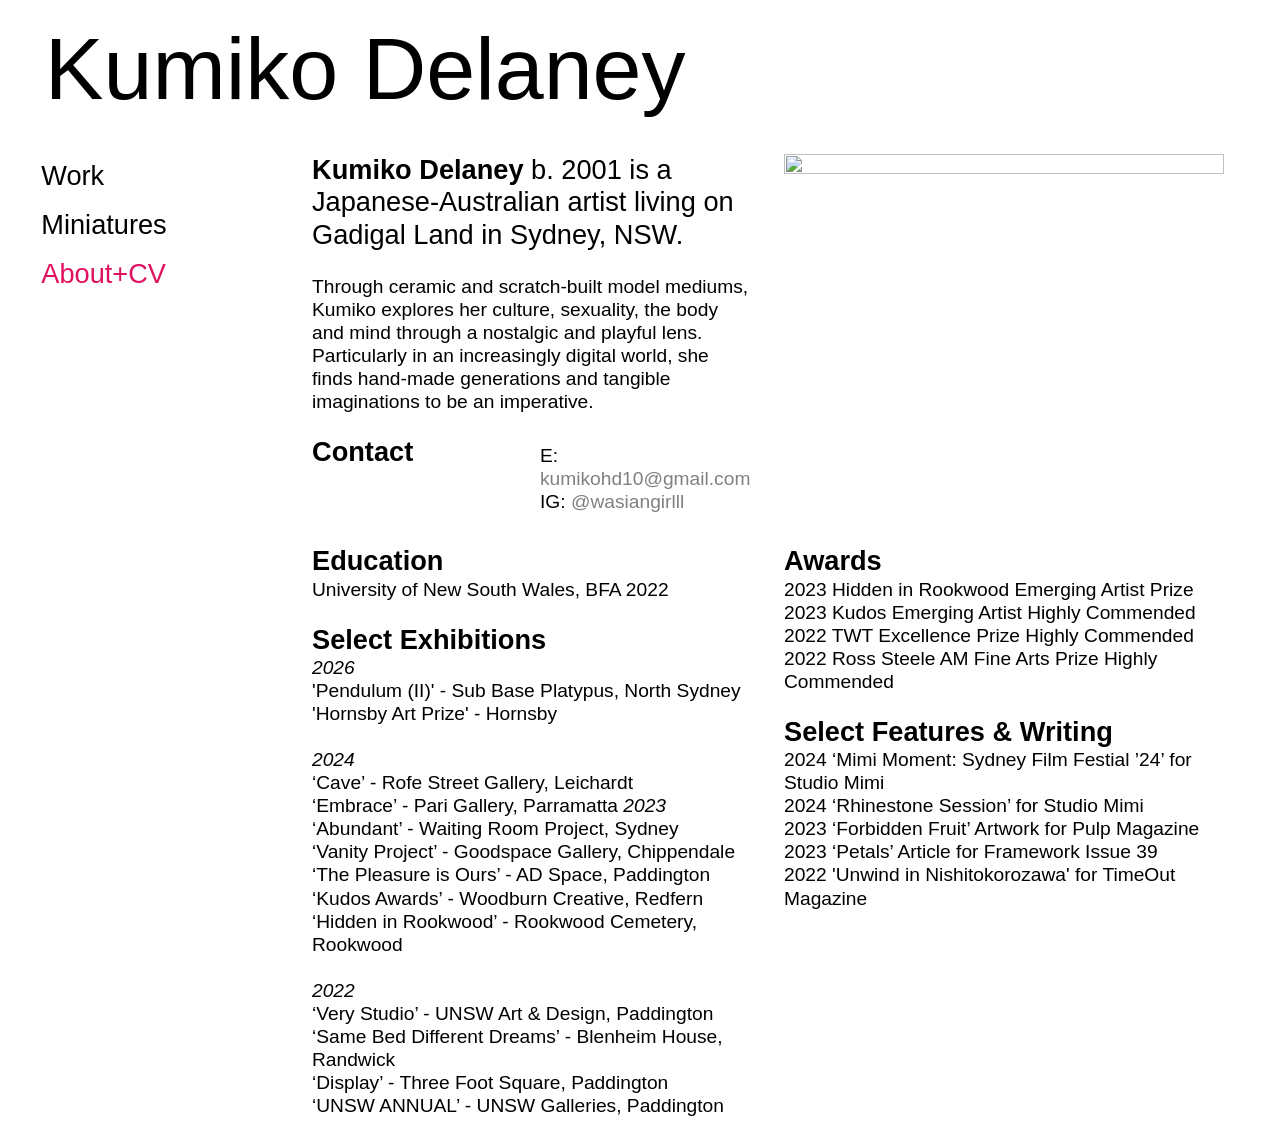
==== pages/about/index.html @ 07e8ea5e "added ribbons to sidebar" ====
<!DOCTYPE html>
<html lang="en">
<head>
    <meta charset="utf-8">
    <meta name="viewport" content="width=device-width,initial-scale=1.0">
    <title>Kumiko Delaney</title>
    <!-- SEO -->
     <meta name="author" content="Kumiko Delaney">
     <meta name="description" content="Kumiko Delaney is a Japanese-Australian artist based in Sydney.">
     <meta name="keywords" content="artist, ceramicist, sydney">
    <!-- REFS -->
    <link rel="stylesheet" href="../../assets/css/styles.css">
    <link rel="stylesheet" href="https://use.typekit.net/sck7pud.css">
</head>
<body class="grid-layout">
<nav>
    <a href="../home/index.html">Kumiko Delaney</a>
</nav>
<sidebar>
    <ul class="sidebar-list">
        <li class="sidebar-link">
        <a href="../work/index.html"><span class="ribbon ribbon--left" aria-hidden="true">
                <svg viewBox="0 0 45.75 61.29" fill="currentColor"><path d="M7.73,41.72c-.03.31-.02.58-.11.82-.24.65-.53,1.29-.78,1.94-.17.44-.3.9-.46,1.35-.17.45-.31.92-.54,1.33-.23.4-.33.89-.72,1.2-.06.04-.11.12-.12.19,0,.08.03.16.05.24.06-.02.14-.02.18-.06.83-.85,1.66-1.7,2.47-2.57.44-.47.92-.91,1.29-1.47.3-.45.75-.81,1.09-1.24.4-.5.71-1.07,1.15-1.53.71-.76,1.29-1.61,1.83-2.47,1.01-1.61,2.15-3.15,2.9-4.92.29-.68.68-1.32,1.02-1.97.03-.07.07-.13.1-.2.2-.51.4-1.03.61-1.54.18-.43.42-.83.59-1.26.34-.89.61-1.8.96-2.69.36-.92.77-1.82,1.14-2.73.44-1.09.81-2.21,1.32-3.27.77-1.6,1.89-2.93,3.43-3.87.07-.04.14-.09.21-.13-.08-.03-.16-.08-.25-.09-.3-.03-.48-.17-.56-.48-.07-.29.02-.55.23-.64.3-.11.27-.3.17-.46-.42-.62-.6-1.32-.81-2.02-.41-1.37-.9-2.71-1.28-4.09-.29-1.04-.59-2.08-1.08-3.04-.67-1.33-1.52-2.5-3.05-2.92-.35-.1-.77-.32-1.1,0-1.21,1.19-1.76,2.64-1.46,4.33.32,1.84,1.45,3.25,2.84,4.33,1.19.93,2.49,1.82,4.03,2.19.35.09.67.27,1,.43.09.05.15.16.22.25-.1.05-.2.14-.32.16-.37.08-.63-.25-.94-.31-1-.19-1.81-.79-2.72-1.2-.8-.36-1.43-.99-2.08-1.6-.95-.89-1.72-1.86-2.22-3.08-.69-1.67-.39-3.19.43-4.69.09-.17.25-.3.36-.45.06-.08.09-.18.14-.27-.12,0-.27-.06-.35,0-.29.2-.59.4-.82.65-.34.38-.57.89-.96,1.2-.52.41-.66,1.03-.87,1.55-.37.9-.54,1.88-.44,2.91.15,1.44.84,2.57,1.91,3.43.66.53,1.42.98,2.26,1.28,1.25.44,2.51.81,3.83.95.91.09,1.81.23,2.72.34.06,0,.12.01.18.02-.06.07-.11.19-.17.19-.36.03-.72.06-1.07.04-.93-.07-1.88-.13-2.8-.28-1.42-.23-2.82-.57-4.04-1.4-.73-.05-1.01-.81-1.64-1.01-1.23-1.35-1.9-2.92-1.66-4.76.09-.72.34-1.42.58-2.11.16-.46.36-.92.64-1.31.34-.49.74-.95,1.19-1.35.46-.41.95-.79,1.6-.91.53-.1,1.04-.32,1.55-.48.1-.03.19-.05.29-.07,1.61-.22,2.87.47,3.92,1.59,1.52,1.63,2.46,3.6,3.12,5.71.33,1.05.58,2.12.88,3.18.04.15.12.34.24.42.37.26.75.62,1.16.7.71.13,1,.59,1.22,1.16.1.25.21.38.49.31.58-.16.92.15,1.06.65.11.36.35.31.5.17.37-.34.84-.38,1.28-.5,1.16-.31,2.33-.49,3.55-.43,1.17.06,2.25.3,3.28.85.92.49,1.67,1.16,2.29,1.99.28.38.65.69.9,1.08.71,1.08.87,2.32.92,3.59.04,1.12-.16,2.15-.83,3.07-.23.31-.49.6-.73.9-1.23,1.5-2.82,2.14-4.75,2.01-.64-.04-1.3-.11-1.85-.37-.73-.34-1.45-.74-2.04-1.34-.98-.99-1.67-2.17-2.22-3.42-.37-.84-.69-1.71-.76-2.65-.03-.43-.05-.86-.09-1.29,0-.07-.12-.12-.18-.18-.02.03-.04.06-.05.1-.32.78-.73,1.53-.95,2.34-.45,1.6-.87,3.22-1.19,4.86-.4,2.07-.75,4.15-1.16,6.21-.41,2.05-.86,4.08-1.43,6.1-.55,1.95-1.23,3.84-1.96,5.72-.34.88-.78,1.74-1.22,2.58-.58,1.1-1.19,2.19-1.83,3.26-.38.63-.86,1.21-1.28,1.81-.58.84-1.15,1.68-1.73,2.52-.27.38-.55.75-.85,1.09-.69.76-1.39,1.51-2.1,2.25-.67.71-1.33,1.43-2.03,2.11-.13.13-.45.21-.6.14-.24-.11-.11-.35-.02-.57.4-1,.73-2.03,1.16-3.01.51-1.16.74-2.4,1.12-3.59.07-.21-.01-.47-.03-.7-.24.03-.49.02-.72.08-.79.21-1.59.43-2.37.67-.34.1-.55-.11-.73-.28-.18-.16-.06-.41.08-.6.1-.14.16-.33.29-.45.54-.48,1.1-.95,1.66-1.42,1.15-.97,2.32-1.91,3.38-2.99.62-.62,1.27-1.2,1.87-1.86.77-.85,1.54-1.68,2.15-2.65.63-1,1.17-2.04,1.61-3.15.32-.83.65-1.65.99-2.47.54-1.33.85-2.71,1.29-4.06.28-.88.56-1.76.85-2.64.27-.79.56-1.57.83-2.36.28-.78.52-1.58.82-2.35.21-.52.53-1,.74-1.52.33-.85.69-1.67,1.15-2.45.34-.57.77-1.09.94-1.76.04-.17.06-.57.53-.46.2.05.38-.45.21-.53-.42-.2-.6-.79-1.18-.75-.12,0-.35-.13-.37-.23-.08-.42-.41-.29-.63-.3-.66-.02-.76-.07-.97-.72-.15-.47-.47-.54-.82-.2-.17.16-.34.33-.53.46-1.32.84-2.22,2.05-2.89,3.41-.44.9-.84,1.84-1.21,2.78-.26.65-.57,1.28-.82,1.93-.26.66-.47,1.35-.72,2.02-.22.61-.47,1.2-.71,1.81-.29.74-.56,1.48-.87,2.2-.26.58-.62,1.12-.86,1.72-.42,1.08-.94,2.11-1.56,3.09-1.1,1.77-2.14,3.58-3.4,5.24-.06.08-.09.2-.16.25-.57.37-.8,1.02-1.25,1.5-.6.64-1.05,1.4-1.65,2.04-1.07,1.14-2.19,2.24-3.3,3.34-.3.3-.64.56-.98.79-.12.08-.32.02-.49.02.01-.16-.03-.36.04-.49.34-.6.67-1.2.97-1.83.38-.81.65-1.66.99-2.47.35-.84.47-1.78,1-2.55.04-.06.02-.17.03-.26-.09.03-.22.04-.28.11-.74.83-1.66,1.5-2.03,2.65-.3.92-.83,1.76-1.24,2.65-.21.46-.38.93-.54,1.41-.11.32-.37.43-.64.52-.34.11-.42-.23-.51-.41-.12-.23-.17-.52-.18-.78-.04-.68-.01-1.36.12-2.04.25-1.26.51-2.52,1.09-3.66.49-.94,1.1-1.85,1.81-2.64.84-.95,1.84-1.76,2.78-2.61.79-.71,1.65-1.34,2.38-2.09.77-.8,1.47-1.67,2.12-2.57.64-.89,1.15-1.86,1.85-2.72.4-.49.6-1.13.92-1.68.95-1.66,1.95-3.29,2.72-5.05.27-.61.66-1.15.93-1.76.51-1.14,1.4-1.98,2.46-2.69,1.05-.71,2.22-1.16,3.32-1.76.08-.04.19-.03.28-.05-.04.11-.06.27-.14.33-.41.27-.84.51-1.27.76-.79.47-1.57.94-2.37,1.39-.84.48-1.27,1.35-1.93,2-.16.15-.27.37-.36.58-.19.46-.29.97-.53,1.4-.49.88-.87,1.81-1.31,2.7-.72,1.45-1.81,2.7-2.43,4.21-.97.94-1.34,2.31-2.31,3.26-.4.39-.64.93-1.03,1.34-.94.99-1.94,1.93-3.02,2.76-1.33,1.02-2.49,2.22-3.5,3.54-.44.58-.8,1.23-1.08,1.94-.55,1.38-.91,2.78-.97,4.26-.02.43.06.87.11,1.3,0,.06.13.1.2.16.04-.06.09-.11.12-.17.19-.49.41-.97.57-1.47.16-.53.46-1,.63-1.53.2-.65.59-1.24.93-1.84.13-.22.4-.36.52-.59.38-.7,1.02-1.14,1.58-1.65.14-.13.4-.13.61-.16.03,0,.08.16.14.3M29.16,20.78c-.03-.12,0-.2.04-.29-.03-.01-.06-.02-.1-.03-.03.08-.05.16-.08.24-.42.78-.79,1.57-1.05,2.42-.04.12-.13.22-.2.32-.42.66-.62,1.43-.98,2.11-.46.87-.67,1.81-1.06,2.69-.37.84-.63,1.74-.92,2.62-.3.94-.57,1.9-.87,2.85-.33,1.08-.66,2.17-1.01,3.25-.19.59-.4,1.17-.64,1.75-.39.96-.73,1.96-1.24,2.85-.57.99-1.05,2.05-1.9,2.86-.33.32-.55.74-.87,1.08-.64.7-1.29,1.4-1.98,2.05-1.17,1.09-2.37,2.14-3.57,3.2-.53.47-1.07.91-1.6,1.37-.13.11-.25.22-.34.36-.06.08-.05.21-.07.32.09,0,.19.03.28.01.89-.22,1.79-.36,2.6-.83.3-.17.67-.17.89.13.14.18.23.51.16.71-.42,1.36-.67,2.76-1.22,4.07-.35.82-.52,1.7-1,2.47-.03.04,0,.12,0,.18.04-.03.08-.05.12-.08.13-.1.26-.2.37-.32.61-.67,1.21-1.36,1.83-2.03.27-.3.58-.56.84-.87.33-.39.59-.85.94-1.21,1.14-1.17,1.88-2.64,2.87-3.91.38-.49.82-1,1.04-1.6.31-.88.89-1.61,1.31-2.42.57-1.13,1.16-2.26,1.57-3.44.62-1.76,1.26-3.51,1.74-5.33.56-2.11,1.07-4.23,1.44-6.38.36-2.08.92-4.12,1.24-6.2.16-1.03.49-2,.67-3.02.12-.67.48-1.3.73-1.95M31.48,18.02c-.3.11-.68.2-.67.27.02.31-.19.58.05.95.86,1.28,1.69,2.59,2.69,3.77.5.59,1.05,1.16,1.72,1.52,1.15.62,2.4,1,3.72.64.38-.1.76-.3,1.08-.54.64-.5,1.18-1.11,1.5-1.86.18-.42.27-.9.31-1.37.1-.98.02-1.93-.44-2.83-.25-.49-.57-.86-1.15-.99-.42-.1-.79-.39-1.21-.46-.88-.16-1.78-.32-2.68-.14-1.65.33-3.29.7-4.93,1.06M42.37,20.62c.09.98-.06,1.81-.52,2.57-.35.59-.7,1.17-1.25,1.61-1.16.92-2.44,1.17-3.85.83-1.31-.32-2.37-1-3.29-2-.89-.96-1.65-1.98-2.27-3.12-.03-.06-.08-.12-.13-.16-.06-.04-.13-.06-.2-.09,0,.06-.03.12-.02.18.26,1.33.7,2.6,1.35,3.78.41.76.86,1.52,1.45,2.15.8.86,1.82,1.35,3.01,1.6,1.37.29,2.6-.01,3.82-.53.37-.16.72-.46.99-.77.79-.87,1.51-1.79,1.69-3,.06-.42.13-.86.06-1.26-.17-.94-.42-1.86-.64-2.79-.02-.08-.1-.16-.16-.23-.03-.03-.09-.07-.13-.06-.03,0-.08.09-.07.12.06.3.14.59.2.89.02.09-.02.18-.04.28M19.87,3.1c1.27.71,1.96,1.74,2.45,2.9.45,1.06.81,2.15,1.13,3.26.52,1.82,1.13,3.61,1.72,5.42.1.32.36.41.64.27.51-.25.7-.56.57-1.16-.29-1.33-.64-2.65-.93-3.98-.31-1.38-.95-2.64-1.62-3.86-.52-.94-1.19-1.81-2.12-2.45-.67-.46-1.34-.84-2.15-.95-.19-.02-.38-.01-.57-.01-.04,0-.08.03-.12.05.05.05.08.13.14.15.28.13.58.24.86.36M29.37,15.65c-.34-.36-.57-.73-.79-1.12-.07-.12-.17-.14-.27-.2-.39-.24-.91-.32-1.12-.82-.02-.04-.14-.07-.19-.05-.05.02-.1.11-.09.17.05.93.04.95-.87,1.7-.27.22-.56.43-.83.64-.06.04-.1.11-.14.16.07.05.14.13.22.14.3.05.63.18.9.1.51-.16.65.16.69.48.07.55.42.66.85.72.12.02.3-.02.34.04.38.58,1.18.5,1.59,1.04.16.21.64,0,.69-.3.09-.6.18-1.2.23-1.81.06-.68-.2-.9-.93-.87-.09,0-.18-.03-.28-.04M35.32,15.56c-1.45.02-2.73.33-3.9.96-.27.14-.33.66-.49,1,.08,0,.16.04.24.02,1.21-.28,2.41-.6,3.62-.85,1.8-.37,3.6-.45,5.34.31.05.02.12,0,.17,0-.05-.05-.09-.11-.15-.15-.85-.64-1.84-.98-2.86-1.18-.64-.13-1.31-.07-1.97-.1h0Z"></path></svg>
            </span>
            Work
            <span class="ribbon ribbon--right" aria-hidden="true">
                <svg viewBox="0 0 45.75 61.29" fill="currentColor"><path d="M37.74,41.72c.05-.14.11-.3.14-.3.21.03.47.03.61.16.57.51,1.21.95,1.58,1.65.12.22.39.37.52.59.34.6.73,1.19.93,1.84.17.53.46,1,.63,1.53.15.5.37.98.57,1.47.02.06.08.11.12.17.07-.05.19-.1.2-.16.05-.43.12-.87.11-1.3-.06-1.48-.42-2.88-.97-4.26-.28-.71-.64-1.36-1.08-1.94-1.01-1.32-2.17-2.52-3.5-3.54-1.08-.84-2.08-1.78-3.02-2.76-.39-.4-.63-.95-1.03-1.34-.97-.95-1.34-2.32-2.31-3.26-.62-1.52-1.71-2.76-2.43-4.21-.44-.9-.82-1.83-1.31-2.7-.24-.43-.34-.94-.53-1.4-.09-.21-.2-.42-.36-.58-.66-.65-1.09-1.52-1.93-2-.8-.45-1.58-.93-2.37-1.39-.43-.25-.86-.49-1.27-.76-.08-.05-.09-.21-.14-.33.09.02.2,0,.28.05,1.1.6,2.27,1.05,3.32,1.76,1.05.71,1.94,1.55,2.46,2.69.28.62.67,1.16.93,1.76.78,1.76,1.77,3.39,2.72,5.05.31.55.52,1.19.92,1.68.7.86,1.21,1.83,1.85,2.72.65.9,1.35,1.77,2.12,2.57.73.76,1.6,1.39,2.38,2.09.95.85,1.94,1.67,2.78,2.61.71.79,1.32,1.7,1.81,2.64.58,1.13.84,2.4,1.09,3.66.13.68.16,1.36.12,2.04-.02.27-.06.55-.18.78-.1.18-.17.52-.51.41-.27-.09-.53-.19-.64-.52-.16-.48-.33-.95-.54-1.41-.41-.89-.94-1.73-1.24-2.65-.37-1.16-1.29-1.82-2.03-2.65-.06-.07-.18-.07-.28-.11,0,.09-.01.19.03.26.53.77.65,1.71,1,2.55.34.82.6,1.66.99,2.47.3.63.63,1.23.97,1.83.07.13.03.32.04.49-.17,0-.38.06-.49-.02-.35-.23-.69-.5-.98-.79-1.11-1.1-2.23-2.2-3.3-3.34-.6-.64-1.05-1.41-1.65-2.04-.45-.48-.68-1.13-1.25-1.5-.08-.05-.1-.17-.16-.25-1.27-1.66-2.3-3.47-3.4-5.24-.61-.98-1.13-2.01-1.56-3.09-.23-.59-.6-1.13-.86-1.72-.32-.72-.58-1.47-.87-2.2-.24-.6-.48-1.2-.71-1.81-.25-.67-.46-1.35-.72-2.02-.25-.65-.56-1.28-.82-1.93-.37-.94-.77-1.88-1.21-2.78-.67-1.36-1.57-2.57-2.89-3.41-.2-.12-.37-.29-.53-.46-.35-.35-.67-.28-.82.2-.21.65-.31.7-.97.72-.22,0-.55-.12-.63.3-.02.1-.25.24-.37.23-.59-.04-.76.55-1.18.75-.17.08.01.58.21.53.47-.11.48.29.53.46.17.67.6,1.19.94,1.76.46.78.83,1.6,1.15,2.45.2.52.53,1,.74,1.52.31.77.55,1.57.82,2.35.28.79.57,1.57.83,2.36.29.87.57,1.76.85,2.64.44,1.35.75,2.74,1.29,4.06.33.82.67,1.65.99,2.47.43,1.11.97,2.15,1.61,3.15.61.97,1.38,1.81,2.15,2.65.59.65,1.25,1.23,1.87,1.86,1.06,1.08,2.24,2.02,3.38,2.99.55.47,1.12.93,1.66,1.42.13.11.18.3.29.45.14.19.26.44.08.6-.18.17-.39.38-.73.28-.78-.24-1.58-.46-2.37-.67-.23-.06-.48-.06-.72-.08-.01.24-.09.49-.03.7.38,1.2.6,2.44,1.12,3.59.43.98.76,2.01,1.16,3.01.09.22.22.46-.02.57-.15.07-.47-.02-.6-.14-.7-.68-1.36-1.4-2.03-2.11-.7-.75-1.41-1.49-2.1-2.25-.31-.34-.59-.72-.85-1.09-.59-.83-1.15-1.68-1.73-2.52-.42-.61-.9-1.18-1.28-1.81-.64-1.07-1.25-2.16-1.83-3.26-.44-.84-.88-1.69-1.22-2.58-.73-1.88-1.41-3.77-1.96-5.72-.57-2.02-1.02-4.05-1.43-6.1-.41-2.07-.76-4.14-1.16-6.21-.31-1.63-.74-3.25-1.19-4.86-.23-.8-.63-1.56-.95-2.34-.01-.03-.03-.06-.05-.1-.06.06-.18.12-.18.18-.04.43-.07.86-.09,1.29-.06.94-.39,1.81-.76,2.65-.55,1.25-1.24,2.43-2.22,3.42-.59.6-1.31,1-2.04,1.34-.56.26-1.21.33-1.85.37-1.93.13-3.52-.5-4.75-2.01-.25-.3-.5-.59-.73-.9-.67-.91-.87-1.95-.83-3.07.04-1.27.2-2.5.92-3.59.26-.39.62-.7.9-1.08.62-.83,1.37-1.5,2.29-1.99,1.03-.55,2.11-.79,3.28-.85,1.22-.07,2.39.11,3.55.43.45.12.91.16,1.28.5.15.13.39.19.5-.17.15-.5.48-.8,1.06-.65.28.07.39-.06.49-.31.22-.57.51-1.03,1.22-1.16.42-.08.79-.43,1.16-.7.12-.09.2-.27.24-.42.3-1.06.55-2.13.88-3.18.67-2.1,1.6-4.08,3.12-5.71,1.05-1.12,2.3-1.82,3.92-1.59.1.01.2.04.29.07.52.16,1.02.38,1.55.48.65.12,1.15.5,1.6.91.44.4.84.86,1.19,1.35.28.39.48.86.64,1.31.24.69.49,1.39.58,2.11.24,1.84-.43,3.41-1.66,4.76-.63.2-.91.96-1.64,1.01-1.22.83-2.62,1.17-4.04,1.4-.92.15-1.86.2-2.8.28-.35.03-.71,0-1.07-.04-.06,0-.11-.13-.17-.19.06,0,.12,0,.18-.02.91-.12,1.81-.25,2.72-.34,1.33-.13,2.58-.51,3.83-.95.85-.3,1.6-.75,2.26-1.28,1.07-.86,1.76-1.99,1.91-3.43.11-1.03-.07-2.01-.44-2.91-.21-.51-.35-1.13-.87-1.55-.39-.31-.61-.82-.96-1.2-.23-.26-.53-.46-.82-.65-.08-.05-.23,0-.35,0,.05.09.08.19.14.27.12.15.27.29.36.45.82,1.5,1.12,3.02.43,4.69-.51,1.22-1.27,2.19-2.22,3.08-.65.6-1.28,1.24-2.08,1.6-.9.4-1.71,1.01-2.72,1.2-.32.06-.57.39-.94.31-.11-.02-.21-.11-.32-.16.07-.09.13-.2.22-.25.32-.16.65-.35,1-.43,1.54-.38,2.84-1.26,4.03-2.19,1.39-1.08,2.52-2.49,2.84-4.33.29-1.69-.26-3.14-1.46-4.33-.33-.33-.75-.1-1.1,0-1.53.43-2.38,1.6-3.05,2.92-.49.96-.79,2-1.08,3.04-.38,1.38-.87,2.72-1.28,4.09-.21.7-.38,1.4-.81,2.02-.11.15-.13.34.17.46.21.08.31.35.23.64-.08.32-.26.45-.56.48-.08,0-.16.06-.25.09.07.04.14.09.21.13,1.55.93,2.66,2.27,3.43,3.87.51,1.05.88,2.18,1.32,3.27.37.91.78,1.81,1.14,2.73.34.89.62,1.8.96,2.69.16.43.4.83.59,1.26.22.51.41,1.02.61,1.54.03.07.07.13.1.2.34.66.74,1.29,1.02,1.97.75,1.77,1.89,3.31,2.9,4.92.54.86,1.12,1.72,1.83,2.47.43.46.75,1.04,1.15,1.53.34.43.79.78,1.09,1.24.37.55.84.99,1.29,1.47.81.87,1.65,1.72,2.47,2.57.04.04.12.04.18.06.02-.08.06-.16.05-.24,0-.07-.06-.15-.12-.19-.39-.31-.49-.79-.72-1.2-.23-.41-.38-.88-.54-1.33-.16-.45-.29-.9-.46-1.35-.25-.65-.54-1.29-.78-1.94-.09-.24-.08-.51-.11-.82M16.32,20.78c.25.65.6,1.28.73,1.95.18,1.02.51,1.99.67,3.02.32,2.08.87,4.12,1.24,6.2.38,2.15.89,4.27,1.44,6.38.48,1.82,1.12,3.57,1.74,5.33.42,1.19,1,2.32,1.57,3.44.41.82,1,1.54,1.31,2.42.22.61.66,1.11,1.04,1.6,1,1.28,1.74,2.74,2.87,3.91.35.37.61.82.94,1.21.26.31.57.57.84.87.61.67,1.21,1.35,1.83,2.03.11.12.25.22.37.32.04.03.08.05.12.08,0-.06.02-.14,0-.18-.48-.77-.65-1.65-1-2.47-.56-1.32-.81-2.72-1.22-4.07-.06-.21.03-.53.16-.71.22-.29.58-.3.89-.13.81.47,1.72.61,2.6.83.09.02.19,0,.28-.01-.02-.11-.01-.24-.07-.32-.09-.14-.22-.25-.34-.36-.53-.46-1.08-.91-1.6-1.37-1.2-1.06-2.4-2.11-3.57-3.2-.69-.65-1.34-1.35-1.98-2.05-.31-.34-.54-.77-.87-1.08-.85-.82-1.33-1.88-1.9-2.86-.52-.89-.85-1.89-1.24-2.85-.23-.57-.45-1.16-.64-1.75-.35-1.08-.68-2.16-1.01-3.25-.29-.95-.56-1.9-.87-2.85-.28-.88-.54-1.78-.92-2.62-.39-.88-.6-1.82-1.06-2.69-.36-.68-.56-1.44-.98-2.11-.07-.11-.16-.21-.2-.32-.26-.85-.63-1.64-1.05-2.42-.03-.08-.05-.16-.08-.24-.03.01-.06.02-.1.03.04.08.07.16.04.29M13.99,18.02c-1.64-.35-3.29-.73-4.93-1.06-.89-.18-1.79-.01-2.68.14-.42.07-.79.36-1.21.46-.58.14-.9.5-1.15.99-.46.9-.54,1.86-.44,2.83.05.46.13.94.31,1.37.32.75.86,1.37,1.5,1.86.31.24.69.44,1.08.54,1.33.36,2.57-.02,3.72-.64.67-.36,1.22-.93,1.72-1.52,1-1.18,1.83-2.49,2.69-3.77.25-.37.03-.64.05-.95,0-.07-.37-.16-.67-.27M3.1,20.62c-.01-.09-.06-.19-.04-.28.06-.3.14-.59.2-.89,0-.04-.04-.12-.07-.12-.04,0-.1.03-.13.06-.06.07-.14.14-.16.23-.23.93-.48,1.85-.64,2.79-.07.41,0,.85.06,1.26.18,1.21.9,2.13,1.69,3,.28.31.62.61.99.77,1.22.51,2.44.81,3.82.53,1.19-.25,2.21-.75,3.01-1.6.58-.62,1.03-1.39,1.45-2.15.65-1.18,1.1-2.45,1.35-3.78.01-.06-.01-.12-.02-.18-.07.03-.14.04-.2.09-.05.04-.1.1-.13.16-.62,1.14-1.38,2.17-2.27,3.12-.93,1-1.99,1.68-3.29,2-1.41.35-2.7.09-3.85-.83-.56-.44-.9-1.03-1.25-1.61-.45-.76-.61-1.59-.52-2.57M25.6,3.1c.29-.12.58-.23.86-.36.06-.03.09-.1.14-.15-.04-.02-.08-.05-.12-.05-.19,0-.38-.01-.57.01-.81.1-1.48.49-2.15.95-.93.64-1.61,1.51-2.12,2.45-.67,1.22-1.31,2.47-1.62,3.86-.3,1.33-.65,2.65-.93,3.98-.13.6.06.91.57,1.16.29.14.54.05.64-.27.58-1.8,1.2-3.6,1.72-5.42.31-1.11.68-2.2,1.13-3.26.5-1.16,1.18-2.18,2.45-2.9M16.1,15.65c-.09.01-.18.05-.28.04-.73-.03-.99.18-.93.87.05.6.14,1.21.23,1.81.05.3.52.52.69.3.41-.54,1.21-.46,1.59-1.04.04-.06.22-.03.34-.04.43-.06.78-.17.85-.72.04-.32.19-.64.69-.48.26.08.6-.05.9-.1.08-.01.15-.09.22-.14-.05-.05-.09-.12-.14-.16-.27-.22-.56-.42-.83-.64-.91-.75-.91-.77-.87-1.7,0-.06-.05-.15-.09-.17-.05-.02-.18.01-.19.05-.2.5-.73.58-1.12.82-.09.06-.2.08-.27.2-.22.38-.46.76-.79,1.12M10.16,15.56c-.66.03-1.33-.03-1.97.1-1.02.2-2.01.54-2.86,1.18-.06.04-.1.1-.15.15.06,0,.13.02.17,0,1.74-.76,3.54-.68,5.34-.31,1.21.25,2.41.57,3.62.85.07.02.16-.01.24-.02-.16-.34-.23-.86-.49-1-1.17-.63-2.45-.94-3.9-.96h0Z"></path></svg>
            </span>
            </a>
        </li>
        <li class="sidebar-link">
            <a href="../miniatures/index.html"><span class="ribbon ribbon--left" aria-hidden="true">
                <svg viewBox="0 0 45.75 61.29" fill="currentColor"><path d="M7.73,41.72c-.03.31-.02.58-.11.82-.24.65-.53,1.29-.78,1.94-.17.44-.3.9-.46,1.35-.17.45-.31.92-.54,1.33-.23.4-.33.89-.72,1.2-.06.04-.11.12-.12.19,0,.08.03.16.05.24.06-.02.14-.02.18-.06.83-.85,1.66-1.7,2.47-2.57.44-.47.92-.91,1.29-1.47.3-.45.75-.81,1.09-1.24.4-.5.71-1.07,1.15-1.53.71-.76,1.29-1.61,1.83-2.47,1.01-1.61,2.15-3.15,2.9-4.92.29-.68.68-1.32,1.02-1.97.03-.07.07-.13.1-.2.2-.51.4-1.03.61-1.54.18-.43.42-.83.59-1.26.34-.89.61-1.8.96-2.69.36-.92.77-1.82,1.14-2.73.44-1.09.81-2.21,1.32-3.27.77-1.6,1.89-2.93,3.43-3.87.07-.04.14-.09.21-.13-.08-.03-.16-.08-.25-.09-.3-.03-.48-.17-.56-.48-.07-.29.02-.55.23-.64.3-.11.27-.3.17-.46-.42-.62-.6-1.32-.81-2.02-.41-1.37-.9-2.71-1.28-4.09-.29-1.04-.59-2.08-1.08-3.04-.67-1.33-1.52-2.5-3.05-2.92-.35-.1-.77-.32-1.1,0-1.21,1.19-1.76,2.64-1.46,4.33.32,1.84,1.45,3.25,2.84,4.33,1.19.93,2.49,1.82,4.03,2.19.35.09.67.27,1,.43.09.05.15.16.22.25-.1.05-.2.14-.32.16-.37.08-.63-.25-.94-.31-1-.19-1.81-.79-2.72-1.2-.8-.36-1.43-.99-2.08-1.6-.95-.89-1.72-1.86-2.22-3.08-.69-1.67-.39-3.19.43-4.69.09-.17.25-.3.36-.45.06-.08.09-.18.14-.27-.12,0-.27-.06-.35,0-.29.2-.59.4-.82.65-.34.38-.57.89-.96,1.2-.52.41-.66,1.03-.87,1.55-.37.9-.54,1.88-.44,2.91.15,1.44.84,2.57,1.91,3.43.66.53,1.42.98,2.26,1.28,1.25.44,2.51.81,3.83.95.91.09,1.81.23,2.72.34.06,0,.12.01.18.02-.06.07-.11.19-.17.19-.36.03-.72.06-1.07.04-.93-.07-1.88-.13-2.8-.28-1.42-.23-2.82-.57-4.04-1.4-.73-.05-1.01-.81-1.64-1.01-1.23-1.35-1.9-2.92-1.66-4.76.09-.72.34-1.42.58-2.11.16-.46.36-.92.64-1.31.34-.49.74-.95,1.19-1.35.46-.41.95-.79,1.6-.91.53-.1,1.04-.32,1.55-.48.1-.03.19-.05.29-.07,1.61-.22,2.87.47,3.92,1.59,1.52,1.63,2.46,3.6,3.12,5.71.33,1.05.58,2.12.88,3.18.04.15.12.34.24.42.37.26.75.62,1.16.7.71.13,1,.59,1.22,1.16.1.25.21.38.49.31.58-.16.92.15,1.06.65.11.36.35.31.5.17.37-.34.84-.38,1.28-.5,1.16-.31,2.33-.49,3.55-.43,1.17.06,2.25.3,3.28.85.92.49,1.67,1.16,2.29,1.99.28.38.65.69.9,1.08.71,1.08.87,2.32.92,3.59.04,1.12-.16,2.15-.83,3.07-.23.31-.49.6-.73.9-1.23,1.5-2.82,2.14-4.75,2.01-.64-.04-1.3-.11-1.85-.37-.73-.34-1.45-.74-2.04-1.34-.98-.99-1.67-2.17-2.22-3.42-.37-.84-.69-1.71-.76-2.65-.03-.43-.05-.86-.09-1.29,0-.07-.12-.12-.18-.18-.02.03-.04.06-.05.1-.32.78-.73,1.53-.95,2.34-.45,1.6-.87,3.22-1.19,4.86-.4,2.07-.75,4.15-1.16,6.21-.41,2.05-.86,4.08-1.43,6.1-.55,1.95-1.23,3.84-1.96,5.72-.34.88-.78,1.74-1.22,2.58-.58,1.1-1.19,2.19-1.83,3.26-.38.63-.86,1.21-1.28,1.81-.58.84-1.15,1.68-1.73,2.52-.27.38-.55.75-.85,1.09-.69.76-1.39,1.51-2.1,2.25-.67.71-1.33,1.43-2.03,2.11-.13.13-.45.21-.6.14-.24-.11-.11-.35-.02-.57.4-1,.73-2.03,1.16-3.01.51-1.16.74-2.4,1.12-3.59.07-.21-.01-.47-.03-.7-.24.03-.49.02-.72.08-.79.21-1.59.43-2.37.67-.34.1-.55-.11-.73-.28-.18-.16-.06-.41.08-.6.1-.14.16-.33.29-.45.54-.48,1.1-.95,1.66-1.42,1.15-.97,2.32-1.91,3.38-2.99.62-.62,1.27-1.2,1.87-1.86.77-.85,1.54-1.68,2.15-2.65.63-1,1.17-2.04,1.61-3.15.32-.83.65-1.65.99-2.47.54-1.33.85-2.71,1.29-4.06.28-.88.56-1.76.85-2.64.27-.79.56-1.57.83-2.36.28-.78.52-1.58.82-2.35.21-.52.53-1,.74-1.52.33-.85.69-1.67,1.15-2.45.34-.57.77-1.09.94-1.76.04-.17.06-.57.53-.46.2.05.38-.45.21-.53-.42-.2-.6-.79-1.18-.75-.12,0-.35-.13-.37-.23-.08-.42-.41-.29-.63-.3-.66-.02-.76-.07-.97-.72-.15-.47-.47-.54-.82-.2-.17.16-.34.33-.53.46-1.32.84-2.22,2.05-2.89,3.41-.44.9-.84,1.84-1.21,2.78-.26.65-.57,1.28-.82,1.93-.26.66-.47,1.35-.72,2.02-.22.61-.47,1.2-.71,1.81-.29.74-.56,1.48-.87,2.2-.26.58-.62,1.12-.86,1.72-.42,1.08-.94,2.11-1.56,3.09-1.1,1.77-2.14,3.58-3.4,5.24-.06.08-.09.2-.16.25-.57.37-.8,1.02-1.25,1.5-.6.64-1.05,1.4-1.65,2.04-1.07,1.14-2.19,2.24-3.3,3.34-.3.3-.64.56-.98.79-.12.08-.32.02-.49.02.01-.16-.03-.36.04-.49.34-.6.67-1.2.97-1.83.38-.81.65-1.66.99-2.47.35-.84.47-1.78,1-2.55.04-.06.02-.17.03-.26-.09.03-.22.04-.28.11-.74.83-1.66,1.5-2.03,2.65-.3.92-.83,1.76-1.24,2.65-.21.46-.38.93-.54,1.41-.11.32-.37.43-.64.52-.34.11-.42-.23-.51-.41-.12-.23-.17-.52-.18-.78-.04-.68-.01-1.36.12-2.04.25-1.26.51-2.52,1.09-3.66.49-.94,1.1-1.85,1.81-2.64.84-.95,1.84-1.76,2.78-2.61.79-.71,1.65-1.34,2.38-2.09.77-.8,1.47-1.67,2.12-2.57.64-.89,1.15-1.86,1.85-2.72.4-.49.6-1.13.92-1.68.95-1.66,1.95-3.29,2.72-5.05.27-.61.66-1.15.93-1.76.51-1.14,1.4-1.98,2.46-2.69,1.05-.71,2.22-1.16,3.32-1.76.08-.04.19-.03.28-.05-.04.11-.06.27-.14.33-.41.27-.84.51-1.27.76-.79.47-1.57.94-2.37,1.39-.84.48-1.27,1.35-1.93,2-.16.15-.27.37-.36.58-.19.46-.29.97-.53,1.4-.49.88-.87,1.81-1.31,2.7-.72,1.45-1.81,2.7-2.43,4.21-.97.94-1.34,2.31-2.31,3.26-.4.39-.64.93-1.03,1.34-.94.99-1.94,1.93-3.02,2.76-1.33,1.02-2.49,2.22-3.5,3.54-.44.58-.8,1.23-1.08,1.94-.55,1.38-.91,2.78-.97,4.26-.02.43.06.87.11,1.3,0,.06.13.1.2.16.04-.06.09-.11.12-.17.19-.49.41-.97.57-1.47.16-.53.46-1,.63-1.53.2-.65.59-1.24.93-1.84.13-.22.4-.36.52-.59.38-.7,1.02-1.14,1.58-1.65.14-.13.4-.13.61-.16.03,0,.08.16.14.3M29.16,20.78c-.03-.12,0-.2.04-.29-.03-.01-.06-.02-.1-.03-.03.08-.05.16-.08.24-.42.78-.79,1.57-1.05,2.42-.04.12-.13.22-.2.32-.42.66-.62,1.43-.98,2.11-.46.87-.67,1.81-1.06,2.69-.37.84-.63,1.74-.92,2.62-.3.94-.57,1.9-.87,2.85-.33,1.08-.66,2.17-1.01,3.25-.19.59-.4,1.17-.64,1.75-.39.96-.73,1.96-1.24,2.85-.57.99-1.05,2.05-1.9,2.86-.33.32-.55.74-.87,1.08-.64.7-1.29,1.4-1.98,2.05-1.17,1.09-2.37,2.14-3.57,3.2-.53.47-1.07.91-1.6,1.37-.13.11-.25.22-.34.36-.06.08-.05.21-.07.32.09,0,.19.03.28.01.89-.22,1.79-.36,2.6-.83.3-.17.67-.17.89.13.14.18.23.51.16.71-.42,1.36-.67,2.76-1.22,4.07-.35.82-.52,1.7-1,2.47-.03.04,0,.12,0,.18.04-.03.08-.05.12-.08.13-.1.26-.2.37-.32.61-.67,1.21-1.36,1.83-2.03.27-.3.58-.56.84-.87.33-.39.59-.85.94-1.21,1.14-1.17,1.88-2.64,2.87-3.91.38-.49.82-1,1.04-1.6.31-.88.89-1.61,1.31-2.42.57-1.13,1.16-2.26,1.57-3.44.62-1.76,1.26-3.51,1.74-5.33.56-2.11,1.07-4.23,1.44-6.38.36-2.08.92-4.12,1.24-6.2.16-1.03.49-2,.67-3.02.12-.67.48-1.3.73-1.95M31.48,18.02c-.3.11-.68.2-.67.27.02.31-.19.58.05.95.86,1.28,1.69,2.59,2.69,3.77.5.59,1.05,1.16,1.72,1.52,1.15.62,2.4,1,3.72.64.38-.1.76-.3,1.08-.54.64-.5,1.18-1.11,1.5-1.86.18-.42.27-.9.31-1.37.1-.98.02-1.93-.44-2.83-.25-.49-.57-.86-1.15-.99-.42-.1-.79-.39-1.21-.46-.88-.16-1.78-.32-2.68-.14-1.65.33-3.29.7-4.93,1.06M42.37,20.62c.09.98-.06,1.81-.52,2.57-.35.59-.7,1.17-1.25,1.61-1.16.92-2.44,1.17-3.85.83-1.31-.32-2.37-1-3.29-2-.89-.96-1.65-1.98-2.27-3.12-.03-.06-.08-.12-.13-.16-.06-.04-.13-.06-.2-.09,0,.06-.03.12-.02.18.26,1.33.7,2.6,1.35,3.78.41.76.86,1.52,1.45,2.15.8.86,1.82,1.35,3.01,1.6,1.37.29,2.6-.01,3.82-.53.37-.16.72-.46.99-.77.79-.87,1.51-1.79,1.69-3,.06-.42.13-.86.06-1.26-.17-.94-.42-1.86-.64-2.79-.02-.08-.1-.16-.16-.23-.03-.03-.09-.07-.13-.06-.03,0-.08.09-.07.12.06.3.14.59.2.89.02.09-.02.18-.04.28M19.87,3.1c1.27.71,1.96,1.74,2.45,2.9.45,1.06.81,2.15,1.13,3.26.52,1.82,1.13,3.61,1.72,5.42.1.32.36.41.64.27.51-.25.7-.56.57-1.16-.29-1.33-.64-2.65-.93-3.98-.31-1.38-.95-2.64-1.62-3.86-.52-.94-1.19-1.81-2.12-2.45-.67-.46-1.34-.84-2.15-.95-.19-.02-.38-.01-.57-.01-.04,0-.08.03-.12.05.05.05.08.13.14.15.28.13.58.24.86.36M29.37,15.65c-.34-.36-.57-.73-.79-1.12-.07-.12-.17-.14-.27-.2-.39-.24-.91-.32-1.12-.82-.02-.04-.14-.07-.19-.05-.05.02-.1.11-.09.17.05.93.04.95-.87,1.7-.27.22-.56.43-.83.64-.06.04-.1.11-.14.16.07.05.14.13.22.14.3.05.63.18.9.1.51-.16.65.16.69.48.07.55.42.66.85.72.12.02.3-.02.34.04.38.58,1.18.5,1.59,1.04.16.21.64,0,.69-.3.09-.6.18-1.2.23-1.81.06-.68-.2-.9-.93-.87-.09,0-.18-.03-.28-.04M35.32,15.56c-1.45.02-2.73.33-3.9.96-.27.14-.33.66-.49,1,.08,0,.16.04.24.02,1.21-.28,2.41-.6,3.62-.85,1.8-.37,3.6-.45,5.34.31.05.02.12,0,.17,0-.05-.05-.09-.11-.15-.15-.85-.64-1.84-.98-2.86-1.18-.64-.13-1.31-.07-1.97-.1h0Z"></path></svg>
            </span>
            Miniatures
            <span class="ribbon ribbon--rite" aria-hidden="true">
                <svg viewBox="0 0 45.75 61.29" fill="currentColor"><path d="M37.74,41.72c.05-.14.11-.3.14-.3.21.03.47.03.61.16.57.51,1.21.95,1.58,1.65.12.22.39.37.52.59.34.6.73,1.19.93,1.84.17.53.46,1,.63,1.53.15.5.37.98.57,1.47.02.06.08.11.12.17.07-.05.19-.1.2-.16.05-.43.12-.87.11-1.3-.06-1.48-.42-2.88-.97-4.26-.28-.71-.64-1.36-1.08-1.94-1.01-1.32-2.17-2.52-3.5-3.54-1.08-.84-2.08-1.78-3.02-2.76-.39-.4-.63-.95-1.03-1.34-.97-.95-1.34-2.32-2.31-3.26-.62-1.52-1.71-2.76-2.43-4.21-.44-.9-.82-1.83-1.31-2.7-.24-.43-.34-.94-.53-1.4-.09-.21-.2-.42-.36-.58-.66-.65-1.09-1.52-1.93-2-.8-.45-1.58-.93-2.37-1.39-.43-.25-.86-.49-1.27-.76-.08-.05-.09-.21-.14-.33.09.02.2,0,.28.05,1.1.6,2.27,1.05,3.32,1.76,1.05.71,1.94,1.55,2.46,2.69.28.62.67,1.16.93,1.76.78,1.76,1.77,3.39,2.72,5.05.31.55.52,1.19.92,1.68.7.86,1.21,1.83,1.85,2.72.65.9,1.35,1.77,2.12,2.57.73.76,1.6,1.39,2.38,2.09.95.85,1.94,1.67,2.78,2.61.71.79,1.32,1.7,1.81,2.64.58,1.13.84,2.4,1.09,3.66.13.68.16,1.36.12,2.04-.02.27-.06.55-.18.78-.1.18-.17.52-.51.41-.27-.09-.53-.19-.64-.52-.16-.48-.33-.95-.54-1.41-.41-.89-.94-1.73-1.24-2.65-.37-1.16-1.29-1.82-2.03-2.65-.06-.07-.18-.07-.28-.11,0,.09-.01.19.03.26.53.77.65,1.71,1,2.55.34.82.6,1.66.99,2.47.3.63.63,1.23.97,1.83.07.13.03.32.04.49-.17,0-.38.06-.49-.02-.35-.23-.69-.5-.98-.79-1.11-1.1-2.23-2.2-3.3-3.34-.6-.64-1.05-1.41-1.65-2.04-.45-.48-.68-1.13-1.25-1.5-.08-.05-.1-.17-.16-.25-1.27-1.66-2.3-3.47-3.4-5.24-.61-.98-1.13-2.01-1.56-3.09-.23-.59-.6-1.13-.86-1.72-.32-.72-.58-1.47-.87-2.2-.24-.6-.48-1.2-.71-1.81-.25-.67-.46-1.35-.72-2.02-.25-.65-.56-1.28-.82-1.93-.37-.94-.77-1.88-1.21-2.78-.67-1.36-1.57-2.57-2.89-3.41-.2-.12-.37-.29-.53-.46-.35-.35-.67-.28-.82.2-.21.65-.31.7-.97.72-.22,0-.55-.12-.63.3-.02.1-.25.24-.37.23-.59-.04-.76.55-1.18.75-.17.08.01.58.21.53.47-.11.48.29.53.46.17.67.6,1.19.94,1.76.46.78.83,1.6,1.15,2.45.2.52.53,1,.74,1.52.31.77.55,1.57.82,2.35.28.79.57,1.57.83,2.36.29.87.57,1.76.85,2.64.44,1.35.75,2.74,1.29,4.06.33.82.67,1.65.99,2.47.43,1.11.97,2.15,1.61,3.15.61.97,1.38,1.81,2.15,2.65.59.65,1.25,1.23,1.87,1.86,1.06,1.08,2.24,2.02,3.38,2.99.55.47,1.12.93,1.66,1.42.13.11.18.3.29.45.14.19.26.44.08.6-.18.17-.39.38-.73.28-.78-.24-1.58-.46-2.37-.67-.23-.06-.48-.06-.72-.08-.01.24-.09.49-.03.7.38,1.2.6,2.44,1.12,3.59.43.98.76,2.01,1.16,3.01.09.22.22.46-.02.57-.15.07-.47-.02-.6-.14-.7-.68-1.36-1.4-2.03-2.11-.7-.75-1.41-1.49-2.1-2.25-.31-.34-.59-.72-.85-1.09-.59-.83-1.15-1.68-1.73-2.52-.42-.61-.9-1.18-1.28-1.81-.64-1.07-1.25-2.16-1.83-3.26-.44-.84-.88-1.69-1.22-2.58-.73-1.88-1.41-3.77-1.96-5.72-.57-2.02-1.02-4.05-1.43-6.1-.41-2.07-.76-4.14-1.16-6.21-.31-1.63-.74-3.25-1.19-4.86-.23-.8-.63-1.56-.95-2.34-.01-.03-.03-.06-.05-.1-.06.06-.18.12-.18.18-.04.43-.07.86-.09,1.29-.06.94-.39,1.81-.76,2.65-.55,1.25-1.24,2.43-2.22,3.42-.59.6-1.31,1-2.04,1.34-.56.26-1.21.33-1.85.37-1.93.13-3.52-.5-4.75-2.01-.25-.3-.5-.59-.73-.9-.67-.91-.87-1.95-.83-3.07.04-1.27.2-2.5.92-3.59.26-.39.62-.7.9-1.08.62-.83,1.37-1.5,2.29-1.99,1.03-.55,2.11-.79,3.28-.85,1.22-.07,2.39.11,3.55.43.45.12.91.16,1.28.5.15.13.39.19.5-.17.15-.5.48-.8,1.06-.65.28.07.39-.06.49-.31.22-.57.51-1.03,1.22-1.16.42-.08.79-.43,1.16-.7.12-.09.2-.27.24-.42.3-1.06.55-2.13.88-3.18.67-2.1,1.6-4.08,3.12-5.71,1.05-1.12,2.3-1.82,3.92-1.59.1.01.2.04.29.07.52.16,1.02.38,1.55.48.65.12,1.15.5,1.6.91.44.4.84.86,1.19,1.35.28.39.48.86.64,1.31.24.69.49,1.39.58,2.11.24,1.84-.43,3.41-1.66,4.76-.63.2-.91.96-1.64,1.01-1.22.83-2.62,1.17-4.04,1.4-.92.15-1.86.2-2.8.28-.35.03-.71,0-1.07-.04-.06,0-.11-.13-.17-.19.06,0,.12,0,.18-.02.91-.12,1.81-.25,2.72-.34,1.33-.13,2.58-.51,3.83-.95.85-.3,1.6-.75,2.26-1.28,1.07-.86,1.76-1.99,1.91-3.43.11-1.03-.07-2.01-.44-2.91-.21-.51-.35-1.13-.87-1.55-.39-.31-.61-.82-.96-1.2-.23-.26-.53-.46-.82-.65-.08-.05-.23,0-.35,0,.05.09.08.19.14.27.12.15.27.29.36.45.82,1.5,1.12,3.02.43,4.69-.51,1.22-1.27,2.19-2.22,3.08-.65.6-1.28,1.24-2.08,1.6-.9.4-1.71,1.01-2.72,1.2-.32.06-.57.39-.94.31-.11-.02-.21-.11-.32-.16.07-.09.13-.2.22-.25.32-.16.65-.35,1-.43,1.54-.38,2.84-1.26,4.03-2.19,1.39-1.08,2.52-2.49,2.84-4.33.29-1.69-.26-3.14-1.46-4.33-.33-.33-.75-.1-1.1,0-1.53.43-2.38,1.6-3.05,2.92-.49.96-.79,2-1.08,3.04-.38,1.38-.87,2.72-1.28,4.09-.21.7-.38,1.4-.81,2.02-.11.15-.13.34.17.46.21.08.31.35.23.64-.08.32-.26.45-.56.48-.08,0-.16.06-.25.09.07.04.14.09.21.13,1.55.93,2.66,2.27,3.43,3.87.51,1.05.88,2.18,1.32,3.27.37.91.78,1.81,1.14,2.73.34.89.62,1.8.96,2.69.16.43.4.83.59,1.26.22.51.41,1.02.61,1.54.03.07.07.13.1.2.34.66.74,1.29,1.02,1.97.75,1.77,1.89,3.31,2.9,4.92.54.86,1.12,1.72,1.83,2.47.43.46.75,1.04,1.15,1.53.34.43.79.78,1.09,1.24.37.55.84.99,1.29,1.47.81.87,1.65,1.72,2.47,2.57.04.04.12.04.18.06.02-.08.06-.16.05-.24,0-.07-.06-.15-.12-.19-.39-.31-.49-.79-.72-1.2-.23-.41-.38-.88-.54-1.33-.16-.45-.29-.9-.46-1.35-.25-.65-.54-1.29-.78-1.94-.09-.24-.08-.51-.11-.82M16.32,20.78c.25.65.6,1.28.73,1.95.18,1.02.51,1.99.67,3.02.32,2.08.87,4.12,1.24,6.2.38,2.15.89,4.27,1.44,6.38.48,1.82,1.12,3.57,1.74,5.33.42,1.19,1,2.32,1.57,3.44.41.82,1,1.54,1.31,2.42.22.61.66,1.11,1.04,1.6,1,1.28,1.74,2.74,2.87,3.91.35.37.61.82.94,1.21.26.31.57.57.84.87.61.67,1.21,1.35,1.83,2.03.11.12.25.22.37.32.04.03.08.05.12.08,0-.06.02-.14,0-.18-.48-.77-.65-1.65-1-2.47-.56-1.32-.81-2.72-1.22-4.07-.06-.21.03-.53.16-.71.22-.29.58-.3.89-.13.81.47,1.72.61,2.6.83.09.02.19,0,.28-.01-.02-.11-.01-.24-.07-.32-.09-.14-.22-.25-.34-.36-.53-.46-1.08-.91-1.6-1.37-1.2-1.06-2.4-2.11-3.57-3.2-.69-.65-1.34-1.35-1.98-2.05-.31-.34-.54-.77-.87-1.08-.85-.82-1.33-1.88-1.9-2.86-.52-.89-.85-1.89-1.24-2.85-.23-.57-.45-1.16-.64-1.75-.35-1.08-.68-2.16-1.01-3.25-.29-.95-.56-1.9-.87-2.85-.28-.88-.54-1.78-.92-2.62-.39-.88-.6-1.82-1.06-2.69-.36-.68-.56-1.44-.98-2.11-.07-.11-.16-.21-.2-.32-.26-.85-.63-1.64-1.05-2.42-.03-.08-.05-.16-.08-.24-.03.01-.06.02-.1.03.04.08.07.16.04.29M13.99,18.02c-1.64-.35-3.29-.73-4.93-1.06-.89-.18-1.79-.01-2.68.14-.42.07-.79.36-1.21.46-.58.14-.9.5-1.15.99-.46.9-.54,1.86-.44,2.83.05.46.13.94.31,1.37.32.75.86,1.37,1.5,1.86.31.24.69.44,1.08.54,1.33.36,2.57-.02,3.72-.64.67-.36,1.22-.93,1.72-1.52,1-1.18,1.83-2.49,2.69-3.77.25-.37.03-.64.05-.95,0-.07-.37-.16-.67-.27M3.1,20.62c-.01-.09-.06-.19-.04-.28.06-.3.14-.59.2-.89,0-.04-.04-.12-.07-.12-.04,0-.1.03-.13.06-.06.07-.14.14-.16.23-.23.93-.48,1.85-.64,2.79-.07.41,0,.85.06,1.26.18,1.21.9,2.13,1.69,3,.28.31.62.61.99.77,1.22.51,2.44.81,3.82.53,1.19-.25,2.21-.75,3.01-1.6.58-.62,1.03-1.39,1.45-2.15.65-1.18,1.1-2.45,1.35-3.78.01-.06-.01-.12-.02-.18-.07.03-.14.04-.2.09-.05.04-.1.1-.13.16-.62,1.14-1.38,2.17-2.27,3.12-.93,1-1.99,1.68-3.29,2-1.41.35-2.7.09-3.85-.83-.56-.44-.9-1.03-1.25-1.61-.45-.76-.61-1.59-.52-2.57M25.6,3.1c.29-.12.58-.23.86-.36.06-.03.09-.1.14-.15-.04-.02-.08-.05-.12-.05-.19,0-.38-.01-.57.01-.81.1-1.48.49-2.15.95-.93.64-1.61,1.51-2.12,2.45-.67,1.22-1.31,2.47-1.62,3.86-.3,1.33-.65,2.65-.93,3.98-.13.6.06.91.57,1.16.29.14.54.05.64-.27.58-1.8,1.2-3.6,1.72-5.42.31-1.11.68-2.2,1.13-3.26.5-1.16,1.18-2.18,2.45-2.9M16.1,15.65c-.09.01-.18.05-.28.04-.73-.03-.99.18-.93.87.05.6.14,1.21.23,1.81.05.3.52.52.69.3.41-.54,1.21-.46,1.59-1.04.04-.06.22-.03.34-.04.43-.06.78-.17.85-.72.04-.32.19-.64.69-.48.26.08.6-.05.9-.1.08-.01.15-.09.22-.14-.05-.05-.09-.12-.14-.16-.27-.22-.56-.42-.83-.64-.91-.75-.91-.77-.87-1.7,0-.06-.05-.15-.09-.17-.05-.02-.18.01-.19.05-.2.5-.73.58-1.12.82-.09.06-.2.08-.27.2-.22.38-.46.76-.79,1.12M10.16,15.56c-.66.03-1.33-.03-1.97.1-1.02.2-2.01.54-2.86,1.18-.06.04-.1.1-.15.15.06,0,.13.02.17,0,1.74-.76,3.54-.68,5.34-.31,1.21.25,2.41.57,3.62.85.07.02.16-.01.24-.02-.16-.34-.23-.86-.49-1-1.17-.63-2.45-.94-3.9-.96h0Z"></path></svg>
            </span>
            </a>
        </li>
        <li class="sidebar-link">
            <a href="../about/index.html" style="color: var(--color-link);"><span class="ribbon ribbon--left" aria-hidden="true">
                <svg viewBox="0 0 45.75 61.29" fill="currentColor"><path d="M7.73,41.72c-.03.31-.02.58-.11.82-.24.65-.53,1.29-.78,1.94-.17.44-.3.9-.46,1.35-.17.45-.31.92-.54,1.33-.23.4-.33.89-.72,1.2-.06.04-.11.12-.12.19,0,.08.03.16.05.24.06-.02.14-.02.18-.06.83-.85,1.66-1.7,2.47-2.57.44-.47.92-.91,1.29-1.47.3-.45.75-.81,1.09-1.24.4-.5.71-1.07,1.15-1.53.71-.76,1.29-1.61,1.83-2.47,1.01-1.61,2.15-3.15,2.9-4.92.29-.68.68-1.32,1.02-1.97.03-.07.07-.13.1-.2.2-.51.4-1.03.61-1.54.18-.43.42-.83.59-1.26.34-.89.61-1.8.96-2.69.36-.92.77-1.82,1.14-2.73.44-1.09.81-2.21,1.32-3.27.77-1.6,1.89-2.93,3.43-3.87.07-.04.14-.09.21-.13-.08-.03-.16-.08-.25-.09-.3-.03-.48-.17-.56-.48-.07-.29.02-.55.23-.64.3-.11.27-.3.17-.46-.42-.62-.6-1.32-.81-2.02-.41-1.37-.9-2.71-1.28-4.09-.29-1.04-.59-2.08-1.08-3.04-.67-1.33-1.52-2.5-3.05-2.92-.35-.1-.77-.32-1.1,0-1.21,1.19-1.76,2.64-1.46,4.33.32,1.84,1.45,3.25,2.84,4.33,1.19.93,2.49,1.82,4.03,2.19.35.09.67.27,1,.43.09.05.15.16.22.25-.1.05-.2.14-.32.16-.37.08-.63-.25-.94-.31-1-.19-1.81-.79-2.72-1.2-.8-.36-1.43-.99-2.08-1.6-.95-.89-1.72-1.86-2.22-3.08-.69-1.67-.39-3.19.43-4.69.09-.17.25-.3.36-.45.06-.08.09-.18.14-.27-.12,0-.27-.06-.35,0-.29.2-.59.4-.82.65-.34.38-.57.89-.96,1.2-.52.41-.66,1.03-.87,1.55-.37.9-.54,1.88-.44,2.91.15,1.44.84,2.57,1.91,3.43.66.53,1.42.98,2.26,1.28,1.25.44,2.51.81,3.83.95.91.09,1.81.23,2.72.34.06,0,.12.01.18.02-.06.07-.11.19-.17.19-.36.03-.72.06-1.07.04-.93-.07-1.88-.13-2.8-.28-1.42-.23-2.82-.57-4.04-1.4-.73-.05-1.01-.81-1.64-1.01-1.23-1.35-1.9-2.92-1.66-4.76.09-.72.34-1.42.58-2.11.16-.46.36-.92.64-1.31.34-.49.74-.95,1.19-1.35.46-.41.95-.79,1.6-.91.53-.1,1.04-.32,1.55-.48.1-.03.19-.05.29-.07,1.61-.22,2.87.47,3.92,1.59,1.52,1.63,2.46,3.6,3.12,5.71.33,1.05.58,2.12.88,3.18.04.15.12.34.24.42.37.26.75.62,1.16.7.71.13,1,.59,1.22,1.16.1.25.21.38.49.31.58-.16.92.15,1.06.65.11.36.35.31.5.17.37-.34.84-.38,1.28-.5,1.16-.31,2.33-.49,3.55-.43,1.17.06,2.25.3,3.28.85.92.49,1.67,1.16,2.29,1.99.28.38.65.69.9,1.08.71,1.08.87,2.32.92,3.59.04,1.12-.16,2.15-.83,3.07-.23.31-.49.6-.73.9-1.23,1.5-2.82,2.14-4.75,2.01-.64-.04-1.3-.11-1.85-.37-.73-.34-1.45-.74-2.04-1.34-.98-.99-1.67-2.17-2.22-3.42-.37-.84-.69-1.71-.76-2.65-.03-.43-.05-.86-.09-1.29,0-.07-.12-.12-.18-.18-.02.03-.04.06-.05.1-.32.78-.73,1.53-.95,2.34-.45,1.6-.87,3.22-1.19,4.86-.4,2.07-.75,4.15-1.16,6.21-.41,2.05-.86,4.08-1.43,6.1-.55,1.95-1.23,3.84-1.96,5.72-.34.88-.78,1.74-1.22,2.58-.58,1.1-1.19,2.19-1.83,3.26-.38.63-.86,1.21-1.28,1.81-.58.84-1.15,1.68-1.73,2.52-.27.38-.55.75-.85,1.09-.69.76-1.39,1.51-2.1,2.25-.67.71-1.33,1.43-2.03,2.11-.13.13-.45.21-.6.14-.24-.11-.11-.35-.02-.57.4-1,.73-2.03,1.16-3.01.51-1.16.74-2.4,1.12-3.59.07-.21-.01-.47-.03-.7-.24.03-.49.02-.72.08-.79.21-1.59.43-2.37.67-.34.1-.55-.11-.73-.28-.18-.16-.06-.41.08-.6.1-.14.16-.33.29-.45.54-.48,1.1-.95,1.66-1.42,1.15-.97,2.32-1.91,3.38-2.99.62-.62,1.27-1.2,1.87-1.86.77-.85,1.54-1.68,2.15-2.65.63-1,1.17-2.04,1.61-3.15.32-.83.65-1.65.99-2.47.54-1.33.85-2.71,1.29-4.06.28-.88.56-1.76.85-2.64.27-.79.56-1.57.83-2.36.28-.78.52-1.58.82-2.35.21-.52.53-1,.74-1.52.33-.85.69-1.67,1.15-2.45.34-.57.77-1.09.94-1.76.04-.17.06-.57.53-.46.2.05.38-.45.21-.53-.42-.2-.6-.79-1.18-.75-.12,0-.35-.13-.37-.23-.08-.42-.41-.29-.63-.3-.66-.02-.76-.07-.97-.72-.15-.47-.47-.54-.82-.2-.17.16-.34.33-.53.46-1.32.84-2.22,2.05-2.89,3.41-.44.9-.84,1.84-1.21,2.78-.26.65-.57,1.28-.82,1.93-.26.66-.47,1.35-.72,2.02-.22.61-.47,1.2-.71,1.81-.29.74-.56,1.48-.87,2.2-.26.58-.62,1.12-.86,1.72-.42,1.08-.94,2.11-1.56,3.09-1.1,1.77-2.14,3.58-3.4,5.24-.06.08-.09.2-.16.25-.57.37-.8,1.02-1.25,1.5-.6.64-1.05,1.4-1.65,2.04-1.07,1.14-2.19,2.24-3.3,3.34-.3.3-.64.56-.98.79-.12.08-.32.02-.49.02.01-.16-.03-.36.04-.49.34-.6.67-1.2.97-1.83.38-.81.65-1.66.99-2.47.35-.84.47-1.78,1-2.55.04-.06.02-.17.03-.26-.09.03-.22.04-.28.11-.74.83-1.66,1.5-2.03,2.65-.3.92-.83,1.76-1.24,2.65-.21.46-.38.93-.54,1.41-.11.32-.37.43-.64.52-.34.11-.42-.23-.51-.41-.12-.23-.17-.52-.18-.78-.04-.68-.01-1.36.12-2.04.25-1.26.51-2.52,1.09-3.66.49-.94,1.1-1.85,1.81-2.64.84-.95,1.84-1.76,2.78-2.61.79-.71,1.65-1.34,2.38-2.09.77-.8,1.47-1.67,2.12-2.57.64-.89,1.15-1.86,1.85-2.72.4-.49.6-1.13.92-1.68.95-1.66,1.95-3.29,2.72-5.05.27-.61.66-1.15.93-1.76.51-1.14,1.4-1.98,2.46-2.69,1.05-.71,2.22-1.16,3.32-1.76.08-.04.19-.03.28-.05-.04.11-.06.27-.14.33-.41.27-.84.51-1.27.76-.79.47-1.57.94-2.37,1.39-.84.48-1.27,1.35-1.93,2-.16.15-.27.37-.36.58-.19.46-.29.97-.53,1.4-.49.88-.87,1.81-1.31,2.7-.72,1.45-1.81,2.7-2.43,4.21-.97.94-1.34,2.31-2.31,3.26-.4.39-.64.93-1.03,1.34-.94.99-1.94,1.93-3.02,2.76-1.33,1.02-2.49,2.22-3.5,3.54-.44.58-.8,1.23-1.08,1.94-.55,1.38-.91,2.78-.97,4.26-.02.43.06.87.11,1.3,0,.06.13.1.2.16.04-.06.09-.11.12-.17.19-.49.41-.97.57-1.47.16-.53.46-1,.63-1.53.2-.65.59-1.24.93-1.84.13-.22.4-.36.52-.59.38-.7,1.02-1.14,1.58-1.65.14-.13.4-.13.61-.16.03,0,.08.16.14.3M29.16,20.78c-.03-.12,0-.2.04-.29-.03-.01-.06-.02-.1-.03-.03.08-.05.16-.08.24-.42.78-.79,1.57-1.05,2.42-.04.12-.13.22-.2.32-.42.66-.62,1.43-.98,2.11-.46.87-.67,1.81-1.06,2.69-.37.84-.63,1.74-.92,2.62-.3.94-.57,1.9-.87,2.85-.33,1.08-.66,2.17-1.01,3.25-.19.59-.4,1.17-.64,1.75-.39.96-.73,1.96-1.24,2.85-.57.99-1.05,2.05-1.9,2.86-.33.32-.55.74-.87,1.08-.64.7-1.29,1.4-1.98,2.05-1.17,1.09-2.37,2.14-3.57,3.2-.53.47-1.07.91-1.6,1.37-.13.11-.25.22-.34.36-.06.08-.05.21-.07.32.09,0,.19.03.28.01.89-.22,1.79-.36,2.6-.83.3-.17.67-.17.89.13.14.18.23.51.16.71-.42,1.36-.67,2.76-1.22,4.07-.35.82-.52,1.7-1,2.47-.03.04,0,.12,0,.18.04-.03.08-.05.12-.08.13-.1.26-.2.37-.32.61-.67,1.21-1.36,1.83-2.03.27-.3.58-.56.84-.87.33-.39.59-.85.94-1.21,1.14-1.17,1.88-2.64,2.87-3.91.38-.49.82-1,1.04-1.6.31-.88.89-1.61,1.31-2.42.57-1.13,1.16-2.26,1.57-3.44.62-1.76,1.26-3.51,1.74-5.33.56-2.11,1.07-4.23,1.44-6.38.36-2.08.92-4.12,1.24-6.2.16-1.03.49-2,.67-3.02.12-.67.48-1.3.73-1.95M31.48,18.02c-.3.11-.68.2-.67.27.02.31-.19.58.05.95.86,1.28,1.69,2.59,2.69,3.77.5.59,1.05,1.16,1.72,1.52,1.15.62,2.4,1,3.72.64.38-.1.76-.3,1.08-.54.64-.5,1.18-1.11,1.5-1.86.18-.42.27-.9.31-1.37.1-.98.02-1.93-.44-2.83-.25-.49-.57-.86-1.15-.99-.42-.1-.79-.39-1.21-.46-.88-.16-1.78-.32-2.68-.14-1.65.33-3.29.7-4.93,1.06M42.37,20.62c.09.98-.06,1.81-.52,2.57-.35.59-.7,1.17-1.25,1.61-1.16.92-2.44,1.17-3.85.83-1.31-.32-2.37-1-3.29-2-.89-.96-1.65-1.98-2.27-3.12-.03-.06-.08-.12-.13-.16-.06-.04-.13-.06-.2-.09,0,.06-.03.12-.02.18.26,1.33.7,2.6,1.35,3.78.41.76.86,1.52,1.45,2.15.8.86,1.82,1.35,3.01,1.6,1.37.29,2.6-.01,3.82-.53.37-.16.72-.46.99-.77.79-.87,1.51-1.79,1.69-3,.06-.42.13-.86.06-1.26-.17-.94-.42-1.86-.64-2.79-.02-.08-.1-.16-.16-.23-.03-.03-.09-.07-.13-.06-.03,0-.08.09-.07.12.06.3.14.59.2.89.02.09-.02.18-.04.28M19.87,3.1c1.27.71,1.96,1.74,2.45,2.9.45,1.06.81,2.15,1.13,3.26.52,1.82,1.13,3.61,1.72,5.42.1.32.36.41.64.27.51-.25.7-.56.57-1.16-.29-1.33-.64-2.65-.93-3.98-.31-1.38-.95-2.64-1.62-3.86-.52-.94-1.19-1.81-2.12-2.45-.67-.46-1.34-.84-2.15-.95-.19-.02-.38-.01-.57-.01-.04,0-.08.03-.12.05.05.05.08.13.14.15.28.13.58.24.86.36M29.37,15.65c-.34-.36-.57-.73-.79-1.12-.07-.12-.17-.14-.27-.2-.39-.24-.91-.32-1.12-.82-.02-.04-.14-.07-.19-.05-.05.02-.1.11-.09.17.05.93.04.95-.87,1.7-.27.22-.56.43-.83.64-.06.04-.1.11-.14.16.07.05.14.13.22.14.3.05.63.18.9.1.51-.16.65.16.69.48.07.55.42.66.85.72.12.02.3-.02.34.04.38.58,1.18.5,1.59,1.04.16.21.64,0,.69-.3.09-.6.18-1.2.23-1.81.06-.68-.2-.9-.93-.87-.09,0-.18-.03-.28-.04M35.32,15.56c-1.45.02-2.73.33-3.9.96-.27.14-.33.66-.49,1,.08,0,.16.04.24.02,1.21-.28,2.41-.6,3.62-.85,1.8-.37,3.6-.45,5.34.31.05.02.12,0,.17,0-.05-.05-.09-.11-.15-.15-.85-.64-1.84-.98-2.86-1.18-.64-.13-1.31-.07-1.97-.1h0Z"></path></svg>
            </span>
            About+CV
            <span class="ribbon ribbon--rite" aria-hidden="true">
                <svg viewBox="0 0 45.75 61.29" fill="currentColor"><path d="M37.74,41.72c.05-.14.11-.3.14-.3.21.03.47.03.61.16.57.51,1.21.95,1.58,1.65.12.22.39.37.52.59.34.6.73,1.19.93,1.84.17.53.46,1,.63,1.53.15.5.37.98.57,1.47.02.06.08.11.12.17.07-.05.19-.1.2-.16.05-.43.12-.87.11-1.3-.06-1.48-.42-2.88-.97-4.26-.28-.71-.64-1.36-1.08-1.94-1.01-1.32-2.17-2.52-3.5-3.54-1.08-.84-2.08-1.78-3.02-2.76-.39-.4-.63-.95-1.03-1.34-.97-.95-1.34-2.32-2.31-3.26-.62-1.52-1.71-2.76-2.43-4.21-.44-.9-.82-1.83-1.31-2.7-.24-.43-.34-.94-.53-1.4-.09-.21-.2-.42-.36-.58-.66-.65-1.09-1.52-1.93-2-.8-.45-1.58-.93-2.37-1.39-.43-.25-.86-.49-1.27-.76-.08-.05-.09-.21-.14-.33.09.02.2,0,.28.05,1.1.6,2.27,1.05,3.32,1.76,1.05.71,1.94,1.55,2.46,2.69.28.62.67,1.16.93,1.76.78,1.76,1.77,3.39,2.72,5.05.31.55.52,1.19.92,1.68.7.86,1.21,1.83,1.85,2.72.65.9,1.35,1.77,2.12,2.57.73.76,1.6,1.39,2.38,2.09.95.85,1.94,1.67,2.78,2.61.71.79,1.32,1.7,1.81,2.64.58,1.13.84,2.4,1.09,3.66.13.68.16,1.36.12,2.04-.02.27-.06.55-.18.78-.1.18-.17.52-.51.41-.27-.09-.53-.19-.64-.52-.16-.48-.33-.95-.54-1.41-.41-.89-.94-1.73-1.24-2.65-.37-1.16-1.29-1.82-2.03-2.65-.06-.07-.18-.07-.28-.11,0,.09-.01.19.03.26.53.77.65,1.71,1,2.55.34.82.6,1.66.99,2.47.3.63.63,1.23.97,1.83.07.13.03.32.04.49-.17,0-.38.06-.49-.02-.35-.23-.69-.5-.98-.79-1.11-1.1-2.23-2.2-3.3-3.34-.6-.64-1.05-1.41-1.65-2.04-.45-.48-.68-1.13-1.25-1.5-.08-.05-.1-.17-.16-.25-1.27-1.66-2.3-3.47-3.4-5.24-.61-.98-1.13-2.01-1.56-3.09-.23-.59-.6-1.13-.86-1.72-.32-.72-.58-1.47-.87-2.2-.24-.6-.48-1.2-.71-1.81-.25-.67-.46-1.35-.72-2.02-.25-.65-.56-1.28-.82-1.93-.37-.94-.77-1.88-1.21-2.78-.67-1.36-1.57-2.57-2.89-3.41-.2-.12-.37-.29-.53-.46-.35-.35-.67-.28-.82.2-.21.65-.31.7-.97.72-.22,0-.55-.12-.63.3-.02.1-.25.24-.37.23-.59-.04-.76.55-1.18.75-.17.08.01.58.21.53.47-.11.48.29.53.46.17.67.6,1.19.94,1.76.46.78.83,1.6,1.15,2.45.2.52.53,1,.74,1.52.31.77.55,1.57.82,2.35.28.79.57,1.57.83,2.36.29.87.57,1.76.85,2.64.44,1.35.75,2.74,1.29,4.06.33.82.67,1.65.99,2.47.43,1.11.97,2.15,1.61,3.15.61.97,1.38,1.81,2.15,2.65.59.65,1.25,1.23,1.87,1.86,1.06,1.08,2.24,2.02,3.38,2.99.55.47,1.12.93,1.66,1.42.13.11.18.3.29.45.14.19.26.44.08.6-.18.17-.39.38-.73.28-.78-.24-1.58-.46-2.37-.67-.23-.06-.48-.06-.72-.08-.01.24-.09.49-.03.7.38,1.2.6,2.44,1.12,3.59.43.98.76,2.01,1.16,3.01.09.22.22.46-.02.57-.15.07-.47-.02-.6-.14-.7-.68-1.36-1.4-2.03-2.11-.7-.75-1.41-1.49-2.1-2.25-.31-.34-.59-.72-.85-1.09-.59-.83-1.15-1.68-1.73-2.52-.42-.61-.9-1.18-1.28-1.81-.64-1.07-1.25-2.16-1.83-3.26-.44-.84-.88-1.69-1.22-2.58-.73-1.88-1.41-3.77-1.96-5.72-.57-2.02-1.02-4.05-1.43-6.1-.41-2.07-.76-4.14-1.16-6.21-.31-1.63-.74-3.25-1.19-4.86-.23-.8-.63-1.56-.95-2.34-.01-.03-.03-.06-.05-.1-.06.06-.18.12-.18.18-.04.43-.07.86-.09,1.29-.06.94-.39,1.81-.76,2.65-.55,1.25-1.24,2.43-2.22,3.42-.59.6-1.31,1-2.04,1.34-.56.26-1.21.33-1.85.37-1.93.13-3.52-.5-4.75-2.01-.25-.3-.5-.59-.73-.9-.67-.91-.87-1.95-.83-3.07.04-1.27.2-2.5.92-3.59.26-.39.62-.7.9-1.08.62-.83,1.37-1.5,2.29-1.99,1.03-.55,2.11-.79,3.28-.85,1.22-.07,2.39.11,3.55.43.45.12.91.16,1.28.5.15.13.39.19.5-.17.15-.5.48-.8,1.06-.65.28.07.39-.06.49-.31.22-.57.51-1.03,1.22-1.16.42-.08.79-.43,1.16-.7.12-.09.2-.27.24-.42.3-1.06.55-2.13.88-3.18.67-2.1,1.6-4.08,3.12-5.71,1.05-1.12,2.3-1.82,3.92-1.59.1.01.2.04.29.07.52.16,1.02.38,1.55.48.65.12,1.15.5,1.6.91.44.4.84.86,1.19,1.35.28.39.48.86.64,1.31.24.69.49,1.39.58,2.11.24,1.84-.43,3.41-1.66,4.76-.63.2-.91.96-1.64,1.01-1.22.83-2.62,1.17-4.04,1.4-.92.15-1.86.2-2.8.28-.35.03-.71,0-1.07-.04-.06,0-.11-.13-.17-.19.06,0,.12,0,.18-.02.91-.12,1.81-.25,2.72-.34,1.33-.13,2.58-.51,3.83-.95.85-.3,1.6-.75,2.26-1.28,1.07-.86,1.76-1.99,1.91-3.43.11-1.03-.07-2.01-.44-2.91-.21-.51-.35-1.13-.87-1.55-.39-.31-.61-.82-.96-1.2-.23-.26-.53-.46-.82-.65-.08-.05-.23,0-.35,0,.05.09.08.19.14.27.12.15.27.29.36.45.82,1.5,1.12,3.02.43,4.69-.51,1.22-1.27,2.19-2.22,3.08-.65.6-1.28,1.24-2.08,1.6-.9.4-1.71,1.01-2.72,1.2-.32.06-.57.39-.94.31-.11-.02-.21-.11-.32-.16.07-.09.13-.2.22-.25.32-.16.65-.35,1-.43,1.54-.38,2.84-1.26,4.03-2.19,1.39-1.08,2.52-2.49,2.84-4.33.29-1.69-.26-3.14-1.46-4.33-.33-.33-.75-.1-1.1,0-1.53.43-2.38,1.6-3.05,2.92-.49.96-.79,2-1.08,3.04-.38,1.38-.87,2.72-1.28,4.09-.21.7-.38,1.4-.81,2.02-.11.15-.13.34.17.46.21.08.31.35.23.64-.08.32-.26.45-.56.48-.08,0-.16.06-.25.09.07.04.14.09.21.13,1.55.93,2.66,2.27,3.43,3.87.51,1.05.88,2.18,1.32,3.27.37.91.78,1.81,1.14,2.73.34.89.62,1.8.96,2.69.16.43.4.83.59,1.26.22.51.41,1.02.61,1.54.03.07.07.13.1.2.34.66.74,1.29,1.02,1.97.75,1.77,1.89,3.31,2.9,4.92.54.86,1.12,1.72,1.83,2.47.43.46.75,1.04,1.15,1.53.34.43.79.78,1.09,1.24.37.55.84.99,1.29,1.47.81.87,1.65,1.72,2.47,2.57.04.04.12.04.18.06.02-.08.06-.16.05-.24,0-.07-.06-.15-.12-.19-.39-.31-.49-.79-.72-1.2-.23-.41-.38-.88-.54-1.33-.16-.45-.29-.9-.46-1.35-.25-.65-.54-1.29-.78-1.94-.09-.24-.08-.51-.11-.82M16.32,20.78c.25.65.6,1.28.73,1.95.18,1.02.51,1.99.67,3.02.32,2.08.87,4.12,1.24,6.2.38,2.15.89,4.27,1.44,6.38.48,1.82,1.12,3.57,1.74,5.33.42,1.19,1,2.32,1.57,3.44.41.82,1,1.54,1.31,2.42.22.61.66,1.11,1.04,1.6,1,1.28,1.74,2.74,2.87,3.91.35.37.61.82.94,1.21.26.31.57.57.84.87.61.67,1.21,1.35,1.83,2.03.11.12.25.22.37.32.04.03.08.05.12.08,0-.06.02-.14,0-.18-.48-.77-.65-1.65-1-2.47-.56-1.32-.81-2.72-1.22-4.07-.06-.21.03-.53.16-.71.22-.29.58-.3.89-.13.81.47,1.72.61,2.6.83.09.02.19,0,.28-.01-.02-.11-.01-.24-.07-.32-.09-.14-.22-.25-.34-.36-.53-.46-1.08-.91-1.6-1.37-1.2-1.06-2.4-2.11-3.57-3.2-.69-.65-1.34-1.35-1.98-2.05-.31-.34-.54-.77-.87-1.08-.85-.82-1.33-1.88-1.9-2.86-.52-.89-.85-1.89-1.24-2.85-.23-.57-.45-1.16-.64-1.75-.35-1.08-.68-2.16-1.01-3.25-.29-.95-.56-1.9-.87-2.85-.28-.88-.54-1.78-.92-2.62-.39-.88-.6-1.82-1.06-2.69-.36-.68-.56-1.44-.98-2.11-.07-.11-.16-.21-.2-.32-.26-.85-.63-1.64-1.05-2.42-.03-.08-.05-.16-.08-.24-.03.01-.06.02-.1.03.04.08.07.16.04.29M13.99,18.02c-1.64-.35-3.29-.73-4.93-1.06-.89-.18-1.79-.01-2.68.14-.42.07-.79.36-1.21.46-.58.14-.9.5-1.15.99-.46.9-.54,1.86-.44,2.83.05.46.13.94.31,1.37.32.75.86,1.37,1.5,1.86.31.24.69.44,1.08.54,1.33.36,2.57-.02,3.72-.64.67-.36,1.22-.93,1.72-1.52,1-1.18,1.83-2.49,2.69-3.77.25-.37.03-.64.05-.95,0-.07-.37-.16-.67-.27M3.1,20.62c-.01-.09-.06-.19-.04-.28.06-.3.14-.59.2-.89,0-.04-.04-.12-.07-.12-.04,0-.1.03-.13.06-.06.07-.14.14-.16.23-.23.93-.48,1.85-.64,2.79-.07.41,0,.85.06,1.26.18,1.21.9,2.13,1.69,3,.28.31.62.61.99.77,1.22.51,2.44.81,3.82.53,1.19-.25,2.21-.75,3.01-1.6.58-.62,1.03-1.39,1.45-2.15.65-1.18,1.1-2.45,1.35-3.78.01-.06-.01-.12-.02-.18-.07.03-.14.04-.2.09-.05.04-.1.1-.13.16-.62,1.14-1.38,2.17-2.27,3.12-.93,1-1.99,1.68-3.29,2-1.41.35-2.7.09-3.85-.83-.56-.44-.9-1.03-1.25-1.61-.45-.76-.61-1.59-.52-2.57M25.6,3.1c.29-.12.58-.23.86-.36.06-.03.09-.1.14-.15-.04-.02-.08-.05-.12-.05-.19,0-.38-.01-.57.01-.81.1-1.48.49-2.15.95-.93.64-1.61,1.51-2.12,2.45-.67,1.22-1.31,2.47-1.62,3.86-.3,1.33-.65,2.65-.93,3.98-.13.6.06.91.57,1.16.29.14.54.05.64-.27.58-1.8,1.2-3.6,1.72-5.42.31-1.11.68-2.2,1.13-3.26.5-1.16,1.18-2.18,2.45-2.9M16.1,15.65c-.09.01-.18.05-.28.04-.73-.03-.99.18-.93.87.05.6.14,1.21.23,1.81.05.3.52.52.69.3.41-.54,1.21-.46,1.59-1.04.04-.06.22-.03.34-.04.43-.06.78-.17.85-.72.04-.32.19-.64.69-.48.26.08.6-.05.9-.1.08-.01.15-.09.22-.14-.05-.05-.09-.12-.14-.16-.27-.22-.56-.42-.83-.64-.91-.75-.91-.77-.87-1.7,0-.06-.05-.15-.09-.17-.05-.02-.18.01-.19.05-.2.5-.73.58-1.12.82-.09.06-.2.08-.27.2-.22.38-.46.76-.79,1.12M10.16,15.56c-.66.03-1.33-.03-1.97.1-1.02.2-2.01.54-2.86,1.18-.06.04-.1.1-.15.15.06,0,.13.02.17,0,1.74-.76,3.54-.68,5.34-.31,1.21.25,2.41.57,3.62.85.07.02.16-.01.24-.02-.16-.34-.23-.86-.49-1-1.17-.63-2.45-.94-3.9-.96h0Z"></path></svg>
            </span></a>
        </li>
    </ul>
</sidebar>
<main class="work-gallery">
    <span>
        <h6>
            <b>Kumiko Delaney</b> b. 2001 is a Japanese-Australian artist living on Gadigal Land in Sydney, NSW.
        </h6>
        <br>
        <p>
            Through ceramic and scratch-built model
            mediums, Kumiko explores her culture, sexuality,
            the body and mind through a nostalgic and
            playful lens. Particularly in an increasingly digital
            world, she finds hand-made generations and 
            tangible imaginations to be an imperative. 
        </p>
        <br>
        <article>
        <h6><b>Contact</b></h6>
        <p>E: <a href="mailto:kumikohd10@gmail.com">kumikohd10@gmail.com</a><br>IG: <a href="https://instagram.com/wasiangirlll">@wasiangirlll</a></p>
        </article>
    </span>
    <span>
        <img src="">
    </span>
    <span>
        <h6>
            <b>Education</b>
        </h6>
        <p>
            University of New South Wales, BFA 2022
        </p>
        <br>
        <h6>
            <b>Select Exhibitions</b>
        </h6>
        <p>
            <i>2026</i>
            <br>
            'Pendulum (II)' - Sub Base Platypus, North Sydney
            <br>
            'Hornsby Art Prize' - Hornsby
            <br><br>
            <i>2024</i>
            <br>
            ‘Cave’ - Rofe Street Gallery, Leichardt
            <br>
            ‘Embrace’ - Pari Gallery, Parramatta
            <i>2023</i>
            <br>
            ‘Abundant’ - Waiting Room Project, Sydney
            <br>
            ‘Vanity Project’ - Goodspace Gallery, Chippendale
            <br>
            ‘The Pleasure is Ours’ - AD Space, Paddington
            <br>
            ‘Kudos Awards’ - Woodburn Creative, Redfern
            <br>
            ‘Hidden in Rookwood’ - Rookwood Cemetery, Rookwood
            <br><br>
            <i>2022</i>
            <br>
            ‘Very Studio’ - UNSW Art & Design, Paddington
            <br>
            ‘Same Bed Different Dreams’ - Blenheim House, Randwick
            <br>
            ‘Display’ - Three Foot Square, Paddington
            <br>
            ‘UNSW ANNUAL’ - UNSW Galleries, Paddington
        </p>
    </span>
    <span>
        <h6>
            <b>Awards</b>
        </h6>
        <p>
            2023 Hidden in Rookwood Emerging Artist Prize
            <br>
            2023 Kudos Emerging Artist Highly Commended
            <br>
            2022 TWT Excellence Prize Highly Commended
            <br>
            2022 Ross Steele AM Fine Arts Prize Highly Commended
            <br>
        </p>
        <br>
        <h6>
            <b>Select Features & Writing</b>
            <p>
                2024 ‘Mimi Moment: Sydney Film Festial ’24’ for Studio Mimi
                <br>
                2024 ‘Rhinestone Session’ for Studio Mimi
                <br>
                2023 ‘Forbidden Fruit’ Artwork for Pulp Magazine
                <br>
                2023 ‘Petals’ Article for Framework Issue 39
                <br>
                2022 'Unwind in Nishitokorozawa' for TimeOut Magazine
            </p>
        </h6>
    </span>
</main>
</body>
</html>
---- assets/css/styles.css ----
:root {
    /* COLOURS */
    --color-background: #ffffff;
    --color-text: #000000;
    --color-link:  #E0115f;

    /* TYPOGRAPHY */
    /* Fonts */
    --font-body: "Arial", sans-serif;
    --font-decorative: "sloop-script-one", sans-serif;

    /* Sizing */
    --fs-xs: 0.75rem;
    --fs-sm: 0.875rem;
    --fs-md: 1.2rem;
    --fs-lg: 1.7rem;
    --fs-ml: 2rem;
    --fs-xl: 2.5rem;
    --fs-2xl: 5.5rem;
    --fs-21xl: 5.5rem;
    --fs-3xl: 7rem;

    /* Font Weights */
    --fw-regular: 400;
    --fw-medium: 500;
    --fw-bold: 700;

    /* Ribbon */
    --ribbon-size: clamp(24px, 3.2vw, 36px);
    --gap: clamp(10px, 2vw, 22px);

    /* Line Heights */
    --lh-tight: 1;
    --lh-normal: 1.2;
    --lh-large: 1.8
    
    
}

@media (max-width: 720px) {
:root {
    --fs-xs: 0.75rem;
    --fs-sm: 0.875rem;
    --fs-md: 1.2rem;
    --fs-lg: 1.3rem;
    --fs-xl: 2rem;
    --fs-2xl: 3.5rem;
    --fs-21xl: 5.5rem;
    --fs-3xl: 7rem;

    }
}


/* BODY */
body {
  font-family: var(--font-body);
  color: var(--color-text);
  background: var(--color-background);
  font-size: var(--fs-md);
  font-weight: var(--fw-regular);
  line-height: var(--lh-normal);
}

h1 {
  font-family: var(--font-decorative);
  font-size: var(--fs-3xl);
  font-weight: var(--fw-medium);
}

h2 {
  font-family: var(--font-decorative);
  font-size: var(--fs-2xl);
  font-weight: var(--fw-medium);
}

h3 {
  font-size: var(--fs-lg);
  font-weight: var(--fw-normal);
  line-height: var(--lh-tight);
}

h4 {
font-size: var(--fs-2xl);
font-weight: var(--fw-normal);
line-height: var(--lh-tight);
margin: 0;
}

h5 {
    font-size: var(--fs-xl);
    font-weight: var(--fw-normal);
    line-height: var(--lh-tight);
    margin-top: 0.5rem;
    margin-bottom: 0;
}

h6 {
    font-size: var(--fs-lg);
    font-weight: var(--fw-normal);
    line-height: var(--lh-normal);
    margin-top: 0;
    margin-bottom: 0;
}


h1.wrap-long-word,
h2.wrap-long-word,
h3.wrap-long-word,
h4.wrap-long-word,
h5.wrap-long-word,
h6.wrap-long-word {
    overflow-wrap: anywhere;
    word-break: break-word;
    hyphens: auto;
}

p {
  font-size: var(--fs-md);
  line-height: var(--lh-normal);
}

small {
  font-size: var(--fs-sm);
}

/* MAIN (FLEX) */
main.flex-layout {
  display: flex;
  flex-direction: column;
  flex-wrap: wrap;
  align-items: center;
  justify-content: flex-start;
  min-height: auto;
  padding: 0rem 0;
  margin: 1rem 2rem 2rem 2rem;
}

/* Flex View - Gallery Slideshow */
.gallery img {
    max-width: 100%;
    width: 50rem;
    height: auto;
    aspect-ratio: 16/11;
    object-fit: cover;
    display: block;
}

main.flex-layout > h1 {
  margin: 0 0 1rem 0;
}


/* BODY (GRID) */
body.grid-layout {
    display: grid;
    grid-template-columns: 15% 4rem 1fr 1fr;
    grid-template-rows: auto;
    grid-template-areas: 
        "nav nav nav nav"
        "sidebar . main main";
}

/* NAV STYLING */
nav {
    grid-area: nav;
    position: sticky;
    top: 0;
    z-index: 99999;
    background-color: var(--color-background);
    padding: 1rem;
    background: transparent;
    mix-blend-mode: difference;
}

/* NAV Links */
nav a {
    text-align: left;
    padding: 0 0 0 1.8rem;
    margin: 0 0 0 0;
    font-family: var(--font-decorative);
    font-size: var(--fs-2xl);
    font-weight: var(--fw-medium);
    text-decoration: none;
    color: white;
}

@media (max-width: 1020px) {
    nav {
        display: flex;
        justify-content: center;
        align-items: center;
        position: relative;
        top: 0;
        padding: 1rem;
        background-color: var(--color-background);
        padding-bottom: 0;
        background: var(--color-background);
        mix-blend-mode: normal;
    }

    nav a {
        display: inline-block;
        text-align: center;
        padding: 0 1rem;
        margin: 0 0.5rem;
        font-size: calc(var(--fs-21xl) * 0.9);
        white-space: nowrap;
        color: var(--color-text);
    }

}

@media (max-width: 720px) {
    nav a { 
        font-size: calc(var(--fs-21xl) * 0.7)
    }
    body {
        margin: 0;
    }
}

@media (max-width: 720px) {
    html { overflow-x: hidden !important; }
    .bodycopy {overflow-y: hidden !important;}
    .overlay {overflow-y: hidden !important;}
}

/* SIDEBAR */
sidebar {
    grid-area: sidebar;
    position: sticky;
    top: 9.5rem;
    z-index: 5;
    background-color: var(--color-background);
    padding-left: 1rem;
    padding-top: 0rem;
    align-items: top;
    justify-content: center;
    align-self: start;
    display: flex;
}   

/* SIDEBAR LINKS */

.sidebar-list {
    list-style: none;
    display: flex;
    flex-direction: column;
}


@media (max-width: 1020px) {
    .sidebar-list {
    flex-direction: row;
      flex-wrap: wrap;
      gap: 1.2rem;
      justify-content: left;
    }
}

/* SIDEBAR RIBBONS */

.sidebar-list .ribbon {
    position: absolute;
    top: 40%;
    width: var(--ribbon-size);
    height: var(--ribbon-size);
    opacity: 0;
    pointer-events: none;
    transition: opacity 0.28s ease, transform 0.28s ease;
    color: var(--ribbon)
}

.sidebar-link {
    justify-content: center;
    position: relative;
    display: inline-flex;
    width: fit-content;
}

.sidebar-link .ribbon svg {
    display: block; width: 100%; height: 100%;
}

.sidebar-link .ribbon--left {
    transform: translate(2px, -50%) scale(0.6) rotate(-12deg);
}

.sidebar-link .ribbon--right {
    left: 45%;
    transform: translate(-2px, -50%) scale(0.6) rotate(12deg);
}

.sidebar-link .ribbon--rite {
    left: 70%;
    transform: translate(-2px, -50%) scale(0.6) rotate(12deg);
}

.sidebar-link:hover .ribbon,
.sidebar-link:focus-visible .ribbon {
    opacity: 1;
}

.sidebar-link:hover .ribbon--left,
.sidebar-link:focus-visible .ribbon--left {
    transform: translate(calc(-1 * var(--gap)), -50%) scale(1) rotate(0deg);
}
.sidebar-link:hover .ribbon--right,
.sidebar-link:focus-visible .ribbon--right,
.sidebar-link:hover .ribbon--rite,
.sidebar-link:focus-visible .ribbon--rite
 {
    transform: translate(var(--gap), -50%) scale(1) rotate(0deg);
}

.sidebar-link:focus-visible {
    outline: 1.5px solid var(--ribbon);
    outline-offset: 6px;
    border-radius: 2px;
}

.sidebar-list a {
    text-align: left;
    font-family: var(--font-family);
    font-size: var(--fs-lg);
    font-weight: var(--fw-normal);
    line-height: var(--lh-large);
    margin: 0;
    text-decoration: none;
    color: var(--color-text);
}

sidebar a:hover {
    text-decoration: underline;
    color: var(--color-link);
}

@media (max-width: 1020px) {
    sidebar {
        position: static;
        display: flex;
        flex-wrap: wrap;
        gap: 1rem 1rem;
        padding-top: 0.5rem;
        padding-bottom: 1rem;
    }

    sidebar a {
        padding: 0;
    }
}

@media (max-width: 720px) {
    sidebar a { 
        font-size: var(--fs-md)
    }
}


/* MAIN (GRID) */
main {
    grid-area: main;
    position: relative;
    background-color: var(--color-background);
    padding: 0 3.5rem 0 0;
    padding-top: 2rem;
    display: block;
    overflow: hidden;
}

/* Work Page Gallery */

main.work-gallery {
    display: grid;
    grid-template-columns: repeat(2, minmax(0, 1fr));
    gap: 2rem 2rem;
    align-items: start;
    min-height: 0;
    height: auto;
    padding: 1rem 3.5rem;
}

main.work-gallery article {
    display: grid;
    grid-template-columns: 1fr 1fr;
    grid-template-rows: auto;
    gap: 1rem;
    align-items: start;
}

@media (max-width: 720px) {
    main.work-gallery article {
        grid-template-columns: 1fr;
    }
}

main.work-gallery article p {
    margin: 0;
    padding-top: 0.5rem;
}

main.work-gallery article p a {
    text-decoration: none;
    color: grey;
}
main.work-gallery article p a:hover {
    text-decoration: none;
    color: var(--color-link);
}

/* Home Gallery */

main.home-gallery {
    display: grid;
    grid-template-columns: repeat(3, minmax(0, 1fr));
    gap: 2rem 2rem;
    align-items: start;
    min-height: 0;
    height: auto;
    padding: 1rem 3.5rem;
}

main.home-gallery article {
    display: grid;
    grid-template-columns: 1fr 1fr 1fr;
    grid-template-rows: auto;
    gap: 1rem;
    align-items: start;
}

@media (max-width: 720px) {
    main.home-gallery {
        grid-template-columns: 1fr;
    }
}

main img {
    width: 100%;
    height: auto;
    aspect-ratio: 16 / 11;
    object-fit: cover;
    display: block;
    padding-bottom: 0;
}

main img.home{
    width: 100%;
    height: auto;
    aspect-ratio: auto;
    object-fit: cover;
    display: block;
    padding-bottom: 0;
}

main video {
    width: 100%;
    height: auto;
    aspect-ratio: 16 / 11;
    object-fit: cover;
    display: block;
    padding-bottom: 0;
}



/* CSS Overlay */
main .overlay {
    position: absolute;
    inset: 0;
    z-index: 10;
    background-color: var(--color-background);
    color: var(--color-text);
    display: flex;
    width: 100%;
    height: 100%;
    align-content: start;
    pointer-events: auto;
    padding-left: 2rem;
    margin-right: 4rem;
    border-right: 4rem;
    display: none;
}
main article {
    grid-area: 1;
}

column-unit a {
    text-decoration: none;
    color: var(--color-text);
}

/* Overlay Active */

main .overlay.active {
    display: flex;
    align-items: flex-start;
}


main.overlay-open {
    overflow: visible;
    overflow-x: hidden;
}

* {
  margin: 0;
  padding: 0;
  box-sizing: border-box; /* Prevents padding from breaking 100% width */
}

main .overlay bodycopy {
    display: flex;
    flex-direction: column;
    width: 100%;
    max-width: 100%;
    box-sizing: border-box;
    align-items: flex-start;
    padding-left: 0rem;
    padding-top: 1.5rem;
    padding-right: 3.5rem;
    gap: 0.5rem;
}


@media (max-width: 720px) {
    main .overlay bodycopy {
    display: flex;
    flex-direction: column;
    width: 100%;
    max-width: 100%;
    box-sizing: border-box;
    align-items: flex-start;
    padding-left: 0rem;
    padding-top: 1.5rem;
    padding-right: 2.5rem;
    gap: 0.5rem;
}
}

bodycopy .title,
bodycopy .copy {
    width: 100%;
}

bodycopy .title {
    padding-bottom: 1rem;
}

bodycopy .copy {
    display: flex;
    flex-wrap: wrap;
    gap: 1rem;
    align-items: flex-start;
}

main div {
    animation: 750ms 1 forwards ani;
}

@keyframes ani {
    0% {
        opacity: 0;
        transform: translateX(100%);
    }
    100% {
        opacity: 1;
        transform: translateX(0);
    }
}

main .thumb {
    cursor: pointer;
    width: 100%;
    height: auto;
    padding-bottom: 0 !important;
    margin: 0 !important;
    display: block;
    aspect-ratio: 16 / 11;
    object-fit: cover;
    object-position: center;
}

main .workimage {
    padding: 0;
    width: calc(50% - 0.5rem);
    max-width: 100%;
    height: auto;
    aspect-ratio: 16 / 11;
    object-fit: cover;
    display: block;
}

@media (max-width: 720px) {
    main .workimage {
        object-fit: cover;
        display: block;
        width: auto;
    }
}

main .fullimage {
    padding: 0;
    max-width: 100%;
    height: auto;
    aspect-ratio: auto;
}

main .exit {
    position: absolute;
    top: 1.5rem;
    right: 6rem;
    z-index: 11;

    text-decoration: none;
    color: var(--color-text);
}

main .exit:hover {
    text-decoration: underline;
    color: var(--color-link);
}

@media (max-width: 1020px) {
    body.grid-layout {
        grid-template-columns: 1fr;
        grid-template-rows: auto;
        grid-template-areas:
            "nav"
            "sidebar"
            "main";
    }
    sidebar {
        position: relative;
        top: 0;
        padding-left: 0rem;
        padding-top: 0rem;
        align-items: center;
        justify-content: center;
    }

    main {
        grid-template-columns: 1fr;
        padding-left: 2rem;
        grid-template-rows: auto;
        grid-template-areas:
            "col1"
            "col2";
        column-gap: 0rem;
    }
    .work-gallery {
        display: grid;
        grid-template-columns: 1fr !important;
        gap: 2rem 0rem;
        align-items: center;
        min-height: auto;
        height: auto;
        padding: 1rem 0rem 0 0;
    }
}
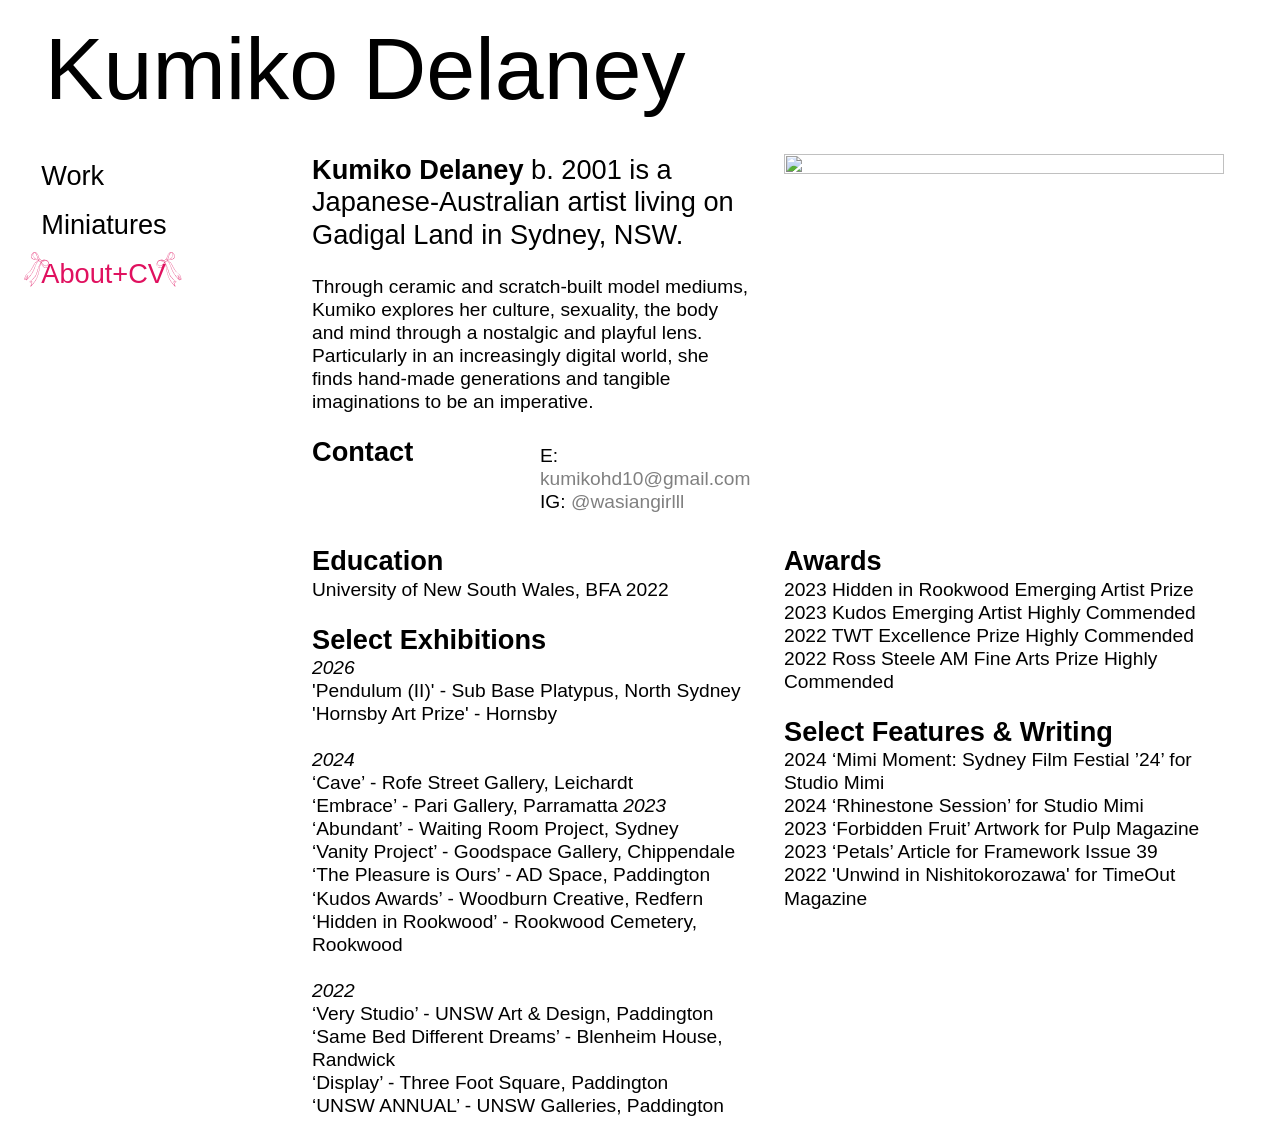
==== commit cf66c9ef: "added an on state for the ribbons" ====
--- a/pages/about/index.html
+++ b/pages/about/index.html
@@ -39,11 +39,11 @@
             </a>
         </li>
         <li class="sidebar-link">
-            <a href="../about/index.html" style="color: var(--color-link);"><span class="ribbon ribbon--left" aria-hidden="true">
+            <a href="../about/index.html" style="color: var(--color-link);"><span class="ribbon ribbon--left ribbon--left--on" aria-hidden="true">
                 <svg viewBox="0 0 45.75 61.29" fill="currentColor"><path d="M7.73,41.72c-.03.31-.02.58-.11.82-.24.65-.53,1.29-.78,1.94-.17.44-.3.9-.46,1.35-.17.45-.31.92-.54,1.33-.23.4-.33.89-.72,1.2-.06.04-.11.12-.12.19,0,.08.03.16.05.24.06-.02.14-.02.18-.06.83-.85,1.66-1.7,2.47-2.57.44-.47.92-.91,1.29-1.47.3-.45.75-.81,1.09-1.24.4-.5.71-1.07,1.15-1.53.71-.76,1.29-1.61,1.83-2.47,1.01-1.61,2.15-3.15,2.9-4.92.29-.68.68-1.32,1.02-1.97.03-.07.07-.13.1-.2.2-.51.4-1.03.61-1.54.18-.43.42-.83.59-1.26.34-.89.61-1.8.96-2.69.36-.92.77-1.82,1.14-2.73.44-1.09.81-2.21,1.32-3.27.77-1.6,1.89-2.93,3.43-3.87.07-.04.14-.09.21-.13-.08-.03-.16-.08-.25-.09-.3-.03-.48-.17-.56-.48-.07-.29.02-.55.23-.64.3-.11.27-.3.17-.46-.42-.62-.6-1.32-.81-2.02-.41-1.37-.9-2.71-1.28-4.09-.29-1.04-.59-2.08-1.08-3.04-.67-1.33-1.52-2.5-3.05-2.92-.35-.1-.77-.32-1.1,0-1.21,1.19-1.76,2.64-1.46,4.33.32,1.84,1.45,3.25,2.84,4.33,1.19.93,2.49,1.82,4.03,2.19.35.09.67.27,1,.43.09.05.15.16.22.25-.1.05-.2.14-.32.16-.37.08-.63-.25-.94-.31-1-.19-1.81-.79-2.72-1.2-.8-.36-1.43-.99-2.08-1.6-.95-.89-1.72-1.86-2.22-3.08-.69-1.67-.39-3.19.43-4.69.09-.17.25-.3.36-.45.06-.08.09-.18.14-.27-.12,0-.27-.06-.35,0-.29.2-.59.4-.82.65-.34.38-.57.89-.96,1.2-.52.41-.66,1.03-.87,1.55-.37.9-.54,1.88-.44,2.91.15,1.44.84,2.57,1.91,3.43.66.53,1.42.98,2.26,1.28,1.25.44,2.51.81,3.83.95.91.09,1.81.23,2.72.34.06,0,.12.01.18.02-.06.07-.11.19-.17.19-.36.03-.72.06-1.07.04-.93-.07-1.88-.13-2.8-.28-1.42-.23-2.82-.57-4.04-1.4-.73-.05-1.01-.81-1.64-1.01-1.23-1.35-1.9-2.92-1.66-4.76.09-.72.34-1.42.58-2.11.16-.46.36-.92.64-1.31.34-.49.74-.95,1.19-1.35.46-.41.95-.79,1.6-.91.53-.1,1.04-.32,1.55-.48.1-.03.19-.05.29-.07,1.61-.22,2.87.47,3.92,1.59,1.52,1.63,2.46,3.6,3.12,5.71.33,1.05.58,2.12.88,3.18.04.15.12.34.24.42.37.26.75.62,1.16.7.71.13,1,.59,1.22,1.16.1.25.21.38.49.31.58-.16.92.15,1.06.65.11.36.35.31.5.17.37-.34.84-.38,1.28-.5,1.16-.31,2.33-.49,3.55-.43,1.17.06,2.25.3,3.28.85.92.49,1.67,1.16,2.29,1.99.28.38.65.69.9,1.08.71,1.08.87,2.32.92,3.59.04,1.12-.16,2.15-.83,3.07-.23.31-.49.6-.73.9-1.23,1.5-2.82,2.14-4.75,2.01-.64-.04-1.3-.11-1.85-.37-.73-.34-1.45-.74-2.04-1.34-.98-.99-1.67-2.17-2.22-3.42-.37-.84-.69-1.71-.76-2.65-.03-.43-.05-.86-.09-1.29,0-.07-.12-.12-.18-.18-.02.03-.04.06-.05.1-.32.78-.73,1.53-.95,2.34-.45,1.6-.87,3.22-1.19,4.86-.4,2.07-.75,4.15-1.16,6.21-.41,2.05-.86,4.08-1.43,6.1-.55,1.95-1.23,3.84-1.96,5.72-.34.88-.78,1.74-1.22,2.58-.58,1.1-1.19,2.19-1.83,3.26-.38.63-.86,1.21-1.28,1.81-.58.84-1.15,1.68-1.73,2.52-.27.38-.55.75-.85,1.09-.69.76-1.39,1.51-2.1,2.25-.67.71-1.33,1.43-2.03,2.11-.13.13-.45.21-.6.14-.24-.11-.11-.35-.02-.57.4-1,.73-2.03,1.16-3.01.51-1.16.74-2.4,1.12-3.59.07-.21-.01-.47-.03-.7-.24.03-.49.02-.72.08-.79.21-1.59.43-2.37.67-.34.1-.55-.11-.73-.28-.18-.16-.06-.41.08-.6.1-.14.16-.33.29-.45.54-.48,1.1-.95,1.66-1.42,1.15-.97,2.32-1.91,3.38-2.99.62-.62,1.27-1.2,1.87-1.86.77-.85,1.54-1.68,2.15-2.65.63-1,1.17-2.04,1.61-3.15.32-.83.65-1.65.99-2.47.54-1.33.85-2.71,1.29-4.06.28-.88.56-1.76.85-2.64.27-.79.56-1.57.83-2.36.28-.78.52-1.58.82-2.35.21-.52.53-1,.74-1.52.33-.85.69-1.67,1.15-2.45.34-.57.77-1.09.94-1.76.04-.17.06-.57.53-.46.2.05.38-.45.21-.53-.42-.2-.6-.79-1.18-.75-.12,0-.35-.13-.37-.23-.08-.42-.41-.29-.63-.3-.66-.02-.76-.07-.97-.72-.15-.47-.47-.54-.82-.2-.17.16-.34.33-.53.46-1.32.84-2.22,2.05-2.89,3.41-.44.9-.84,1.84-1.21,2.78-.26.65-.57,1.28-.82,1.93-.26.66-.47,1.35-.72,2.02-.22.61-.47,1.2-.71,1.81-.29.74-.56,1.48-.87,2.2-.26.58-.62,1.12-.86,1.72-.42,1.08-.94,2.11-1.56,3.09-1.1,1.77-2.14,3.58-3.4,5.24-.06.08-.09.2-.16.25-.57.37-.8,1.02-1.25,1.5-.6.64-1.05,1.4-1.65,2.04-1.07,1.14-2.19,2.24-3.3,3.34-.3.3-.64.56-.98.79-.12.08-.32.02-.49.02.01-.16-.03-.36.04-.49.34-.6.67-1.2.97-1.83.38-.81.65-1.66.99-2.47.35-.84.47-1.78,1-2.55.04-.06.02-.17.03-.26-.09.03-.22.04-.28.11-.74.83-1.66,1.5-2.03,2.65-.3.92-.83,1.76-1.24,2.65-.21.46-.38.93-.54,1.41-.11.32-.37.43-.64.52-.34.11-.42-.23-.51-.41-.12-.23-.17-.52-.18-.78-.04-.68-.01-1.36.12-2.04.25-1.26.51-2.52,1.09-3.66.49-.94,1.1-1.85,1.81-2.64.84-.95,1.84-1.76,2.78-2.61.79-.71,1.65-1.34,2.38-2.09.77-.8,1.47-1.67,2.12-2.57.64-.89,1.15-1.86,1.85-2.72.4-.49.6-1.13.92-1.68.95-1.66,1.95-3.29,2.72-5.05.27-.61.66-1.15.93-1.76.51-1.14,1.4-1.98,2.46-2.69,1.05-.71,2.22-1.16,3.32-1.76.08-.04.19-.03.28-.05-.04.11-.06.27-.14.33-.41.27-.84.51-1.27.76-.79.47-1.57.94-2.37,1.39-.84.48-1.27,1.35-1.93,2-.16.15-.27.37-.36.58-.19.46-.29.97-.53,1.4-.49.88-.87,1.81-1.31,2.7-.72,1.45-1.81,2.7-2.43,4.21-.97.94-1.34,2.31-2.31,3.26-.4.39-.64.93-1.03,1.34-.94.99-1.94,1.93-3.02,2.76-1.33,1.02-2.49,2.22-3.5,3.54-.44.58-.8,1.23-1.08,1.94-.55,1.38-.91,2.78-.97,4.26-.02.43.06.87.11,1.3,0,.06.13.1.2.16.04-.06.09-.11.12-.17.19-.49.41-.97.57-1.47.16-.53.46-1,.63-1.53.2-.65.59-1.24.93-1.84.13-.22.4-.36.52-.59.38-.7,1.02-1.14,1.58-1.65.14-.13.4-.13.61-.16.03,0,.08.16.14.3M29.16,20.78c-.03-.12,0-.2.04-.29-.03-.01-.06-.02-.1-.03-.03.08-.05.16-.08.24-.42.78-.79,1.57-1.05,2.42-.04.12-.13.22-.2.32-.42.66-.62,1.43-.98,2.11-.46.87-.67,1.81-1.06,2.69-.37.84-.63,1.74-.92,2.62-.3.94-.57,1.9-.87,2.85-.33,1.08-.66,2.17-1.01,3.25-.19.59-.4,1.17-.64,1.75-.39.96-.73,1.96-1.24,2.85-.57.99-1.05,2.05-1.9,2.86-.33.32-.55.74-.87,1.08-.64.7-1.29,1.4-1.98,2.05-1.17,1.09-2.37,2.14-3.57,3.2-.53.47-1.07.91-1.6,1.37-.13.11-.25.22-.34.36-.06.08-.05.21-.07.32.09,0,.19.03.28.01.89-.22,1.79-.36,2.6-.83.3-.17.67-.17.89.13.14.18.23.51.16.71-.42,1.36-.67,2.76-1.22,4.07-.35.82-.52,1.7-1,2.47-.03.04,0,.12,0,.18.04-.03.08-.05.12-.08.13-.1.26-.2.37-.32.61-.67,1.21-1.36,1.83-2.03.27-.3.58-.56.84-.87.33-.39.59-.85.94-1.21,1.14-1.17,1.88-2.64,2.87-3.91.38-.49.82-1,1.04-1.6.31-.88.89-1.61,1.31-2.42.57-1.13,1.16-2.26,1.57-3.44.62-1.76,1.26-3.51,1.74-5.33.56-2.11,1.07-4.23,1.44-6.38.36-2.08.92-4.12,1.24-6.2.16-1.03.49-2,.67-3.02.12-.67.48-1.3.73-1.95M31.48,18.02c-.3.11-.68.2-.67.27.02.31-.19.58.05.95.86,1.28,1.69,2.59,2.69,3.77.5.59,1.05,1.16,1.72,1.52,1.15.62,2.4,1,3.72.64.38-.1.76-.3,1.08-.54.64-.5,1.18-1.11,1.5-1.86.18-.42.27-.9.31-1.37.1-.98.02-1.93-.44-2.83-.25-.49-.57-.86-1.15-.99-.42-.1-.79-.39-1.21-.46-.88-.16-1.78-.32-2.68-.14-1.65.33-3.29.7-4.93,1.06M42.37,20.62c.09.98-.06,1.81-.52,2.57-.35.59-.7,1.17-1.25,1.61-1.16.92-2.44,1.17-3.85.83-1.31-.32-2.37-1-3.29-2-.89-.96-1.65-1.98-2.27-3.12-.03-.06-.08-.12-.13-.16-.06-.04-.13-.06-.2-.09,0,.06-.03.12-.02.18.26,1.33.7,2.6,1.35,3.78.41.76.86,1.52,1.45,2.15.8.86,1.82,1.35,3.01,1.6,1.37.29,2.6-.01,3.82-.53.37-.16.72-.46.99-.77.79-.87,1.51-1.79,1.69-3,.06-.42.13-.86.06-1.26-.17-.94-.42-1.86-.64-2.79-.02-.08-.1-.16-.16-.23-.03-.03-.09-.07-.13-.06-.03,0-.08.09-.07.12.06.3.14.59.2.89.02.09-.02.18-.04.28M19.87,3.1c1.27.71,1.96,1.74,2.45,2.9.45,1.06.81,2.15,1.13,3.26.52,1.82,1.13,3.61,1.72,5.42.1.32.36.41.64.27.51-.25.7-.56.57-1.16-.29-1.33-.64-2.65-.93-3.98-.31-1.38-.95-2.64-1.62-3.86-.52-.94-1.19-1.81-2.12-2.45-.67-.46-1.34-.84-2.15-.95-.19-.02-.38-.01-.57-.01-.04,0-.08.03-.12.05.05.05.08.13.14.15.28.13.58.24.86.36M29.37,15.65c-.34-.36-.57-.73-.79-1.12-.07-.12-.17-.14-.27-.2-.39-.24-.91-.32-1.12-.82-.02-.04-.14-.07-.19-.05-.05.02-.1.11-.09.17.05.93.04.95-.87,1.7-.27.22-.56.43-.83.64-.06.04-.1.11-.14.16.07.05.14.13.22.14.3.05.63.18.9.1.51-.16.65.16.69.48.07.55.42.66.85.72.12.02.3-.02.34.04.38.58,1.18.5,1.59,1.04.16.21.64,0,.69-.3.09-.6.18-1.2.23-1.81.06-.68-.2-.9-.93-.87-.09,0-.18-.03-.28-.04M35.32,15.56c-1.45.02-2.73.33-3.9.96-.27.14-.33.66-.49,1,.08,0,.16.04.24.02,1.21-.28,2.41-.6,3.62-.85,1.8-.37,3.6-.45,5.34.31.05.02.12,0,.17,0-.05-.05-.09-.11-.15-.15-.85-.64-1.84-.98-2.86-1.18-.64-.13-1.31-.07-1.97-.1h0Z"></path></svg>
             </span>
             About+CV
-            <span class="ribbon ribbon--rite" aria-hidden="true">
+            <span class="ribbon ribbon--rite ribbon--right--on" aria-hidden="true">
                 <svg viewBox="0 0 45.75 61.29" fill="currentColor"><path d="M37.74,41.72c.05-.14.11-.3.14-.3.21.03.47.03.61.16.57.51,1.21.95,1.58,1.65.12.22.39.37.52.59.34.6.73,1.19.93,1.84.17.53.46,1,.63,1.53.15.5.37.98.57,1.47.02.06.08.11.12.17.07-.05.19-.1.2-.16.05-.43.12-.87.11-1.3-.06-1.48-.42-2.88-.97-4.26-.28-.71-.64-1.36-1.08-1.94-1.01-1.32-2.17-2.52-3.5-3.54-1.08-.84-2.08-1.78-3.02-2.76-.39-.4-.63-.95-1.03-1.34-.97-.95-1.34-2.32-2.31-3.26-.62-1.52-1.71-2.76-2.43-4.21-.44-.9-.82-1.83-1.31-2.7-.24-.43-.34-.94-.53-1.4-.09-.21-.2-.42-.36-.58-.66-.65-1.09-1.52-1.93-2-.8-.45-1.58-.93-2.37-1.39-.43-.25-.86-.49-1.27-.76-.08-.05-.09-.21-.14-.33.09.02.2,0,.28.05,1.1.6,2.27,1.05,3.32,1.76,1.05.71,1.94,1.55,2.46,2.69.28.62.67,1.16.93,1.76.78,1.76,1.77,3.39,2.72,5.05.31.55.52,1.19.92,1.68.7.86,1.21,1.83,1.85,2.72.65.9,1.35,1.77,2.12,2.57.73.76,1.6,1.39,2.38,2.09.95.85,1.94,1.67,2.78,2.61.71.79,1.32,1.7,1.81,2.64.58,1.13.84,2.4,1.09,3.66.13.68.16,1.36.12,2.04-.02.27-.06.55-.18.78-.1.18-.17.52-.51.41-.27-.09-.53-.19-.64-.52-.16-.48-.33-.95-.54-1.41-.41-.89-.94-1.73-1.24-2.65-.37-1.16-1.29-1.82-2.03-2.65-.06-.07-.18-.07-.28-.11,0,.09-.01.19.03.26.53.77.65,1.71,1,2.55.34.82.6,1.66.99,2.47.3.63.63,1.23.97,1.83.07.13.03.32.04.49-.17,0-.38.06-.49-.02-.35-.23-.69-.5-.98-.79-1.11-1.1-2.23-2.2-3.3-3.34-.6-.64-1.05-1.41-1.65-2.04-.45-.48-.68-1.13-1.25-1.5-.08-.05-.1-.17-.16-.25-1.27-1.66-2.3-3.47-3.4-5.24-.61-.98-1.13-2.01-1.56-3.09-.23-.59-.6-1.13-.86-1.72-.32-.72-.58-1.47-.87-2.2-.24-.6-.48-1.2-.71-1.81-.25-.67-.46-1.35-.72-2.02-.25-.65-.56-1.28-.82-1.93-.37-.94-.77-1.88-1.21-2.78-.67-1.36-1.57-2.57-2.89-3.41-.2-.12-.37-.29-.53-.46-.35-.35-.67-.28-.82.2-.21.65-.31.7-.97.72-.22,0-.55-.12-.63.3-.02.1-.25.24-.37.23-.59-.04-.76.55-1.18.75-.17.08.01.58.21.53.47-.11.48.29.53.46.17.67.6,1.19.94,1.76.46.78.83,1.6,1.15,2.45.2.52.53,1,.74,1.52.31.77.55,1.57.82,2.35.28.79.57,1.57.83,2.36.29.87.57,1.76.85,2.64.44,1.35.75,2.74,1.29,4.06.33.82.67,1.65.99,2.47.43,1.11.97,2.15,1.61,3.15.61.97,1.38,1.81,2.15,2.65.59.65,1.25,1.23,1.87,1.86,1.06,1.08,2.24,2.02,3.38,2.99.55.47,1.12.93,1.66,1.42.13.11.18.3.29.45.14.19.26.44.08.6-.18.17-.39.38-.73.28-.78-.24-1.58-.46-2.37-.67-.23-.06-.48-.06-.72-.08-.01.24-.09.49-.03.7.38,1.2.6,2.44,1.12,3.59.43.98.76,2.01,1.16,3.01.09.22.22.46-.02.57-.15.07-.47-.02-.6-.14-.7-.68-1.36-1.4-2.03-2.11-.7-.75-1.41-1.49-2.1-2.25-.31-.34-.59-.72-.85-1.09-.59-.83-1.15-1.68-1.73-2.52-.42-.61-.9-1.18-1.28-1.81-.64-1.07-1.25-2.16-1.83-3.26-.44-.84-.88-1.69-1.22-2.58-.73-1.88-1.41-3.77-1.96-5.72-.57-2.02-1.02-4.05-1.43-6.1-.41-2.07-.76-4.14-1.16-6.21-.31-1.63-.74-3.25-1.19-4.86-.23-.8-.63-1.56-.95-2.34-.01-.03-.03-.06-.05-.1-.06.06-.18.12-.18.18-.04.43-.07.86-.09,1.29-.06.94-.39,1.81-.76,2.65-.55,1.25-1.24,2.43-2.22,3.42-.59.6-1.31,1-2.04,1.34-.56.26-1.21.33-1.85.37-1.93.13-3.52-.5-4.75-2.01-.25-.3-.5-.59-.73-.9-.67-.91-.87-1.95-.83-3.07.04-1.27.2-2.5.92-3.59.26-.39.62-.7.9-1.08.62-.83,1.37-1.5,2.29-1.99,1.03-.55,2.11-.79,3.28-.85,1.22-.07,2.39.11,3.55.43.45.12.91.16,1.28.5.15.13.39.19.5-.17.15-.5.48-.8,1.06-.65.28.07.39-.06.49-.31.22-.57.51-1.03,1.22-1.16.42-.08.79-.43,1.16-.7.12-.09.2-.27.24-.42.3-1.06.55-2.13.88-3.18.67-2.1,1.6-4.08,3.12-5.71,1.05-1.12,2.3-1.82,3.92-1.59.1.01.2.04.29.07.52.16,1.02.38,1.55.48.65.12,1.15.5,1.6.91.44.4.84.86,1.19,1.35.28.39.48.86.64,1.31.24.69.49,1.39.58,2.11.24,1.84-.43,3.41-1.66,4.76-.63.2-.91.96-1.64,1.01-1.22.83-2.62,1.17-4.04,1.4-.92.15-1.86.2-2.8.28-.35.03-.71,0-1.07-.04-.06,0-.11-.13-.17-.19.06,0,.12,0,.18-.02.91-.12,1.81-.25,2.72-.34,1.33-.13,2.58-.51,3.83-.95.85-.3,1.6-.75,2.26-1.28,1.07-.86,1.76-1.99,1.91-3.43.11-1.03-.07-2.01-.44-2.91-.21-.51-.35-1.13-.87-1.55-.39-.31-.61-.82-.96-1.2-.23-.26-.53-.46-.82-.65-.08-.05-.23,0-.35,0,.05.09.08.19.14.27.12.15.27.29.36.45.82,1.5,1.12,3.02.43,4.69-.51,1.22-1.27,2.19-2.22,3.08-.65.6-1.28,1.24-2.08,1.6-.9.4-1.71,1.01-2.72,1.2-.32.06-.57.39-.94.31-.11-.02-.21-.11-.32-.16.07-.09.13-.2.22-.25.32-.16.65-.35,1-.43,1.54-.38,2.84-1.26,4.03-2.19,1.39-1.08,2.52-2.49,2.84-4.33.29-1.69-.26-3.14-1.46-4.33-.33-.33-.75-.1-1.1,0-1.53.43-2.38,1.6-3.05,2.92-.49.96-.79,2-1.08,3.04-.38,1.38-.87,2.72-1.28,4.09-.21.7-.38,1.4-.81,2.02-.11.15-.13.34.17.46.21.08.31.35.23.64-.08.32-.26.45-.56.48-.08,0-.16.06-.25.09.07.04.14.09.21.13,1.55.93,2.66,2.27,3.43,3.87.51,1.05.88,2.18,1.32,3.27.37.91.78,1.81,1.14,2.73.34.89.62,1.8.96,2.69.16.43.4.83.59,1.26.22.51.41,1.02.61,1.54.03.07.07.13.1.2.34.66.74,1.29,1.02,1.97.75,1.77,1.89,3.31,2.9,4.92.54.86,1.12,1.72,1.83,2.47.43.46.75,1.04,1.15,1.53.34.43.79.78,1.09,1.24.37.55.84.99,1.29,1.47.81.87,1.65,1.72,2.47,2.57.04.04.12.04.18.06.02-.08.06-.16.05-.24,0-.07-.06-.15-.12-.19-.39-.31-.49-.79-.72-1.2-.23-.41-.38-.88-.54-1.33-.16-.45-.29-.9-.46-1.35-.25-.65-.54-1.29-.78-1.94-.09-.24-.08-.51-.11-.82M16.32,20.78c.25.65.6,1.28.73,1.95.18,1.02.51,1.99.67,3.02.32,2.08.87,4.12,1.24,6.2.38,2.15.89,4.27,1.44,6.38.48,1.82,1.12,3.57,1.74,5.33.42,1.19,1,2.32,1.57,3.44.41.82,1,1.54,1.31,2.42.22.61.66,1.11,1.04,1.6,1,1.28,1.74,2.74,2.87,3.91.35.37.61.82.94,1.21.26.31.57.57.84.87.61.67,1.21,1.35,1.83,2.03.11.12.25.22.37.32.04.03.08.05.12.08,0-.06.02-.14,0-.18-.48-.77-.65-1.65-1-2.47-.56-1.32-.81-2.72-1.22-4.07-.06-.21.03-.53.16-.71.22-.29.58-.3.89-.13.81.47,1.72.61,2.6.83.09.02.19,0,.28-.01-.02-.11-.01-.24-.07-.32-.09-.14-.22-.25-.34-.36-.53-.46-1.08-.91-1.6-1.37-1.2-1.06-2.4-2.11-3.57-3.2-.69-.65-1.34-1.35-1.98-2.05-.31-.34-.54-.77-.87-1.08-.85-.82-1.33-1.88-1.9-2.86-.52-.89-.85-1.89-1.24-2.85-.23-.57-.45-1.16-.64-1.75-.35-1.08-.68-2.16-1.01-3.25-.29-.95-.56-1.9-.87-2.85-.28-.88-.54-1.78-.92-2.62-.39-.88-.6-1.82-1.06-2.69-.36-.68-.56-1.44-.98-2.11-.07-.11-.16-.21-.2-.32-.26-.85-.63-1.64-1.05-2.42-.03-.08-.05-.16-.08-.24-.03.01-.06.02-.1.03.04.08.07.16.04.29M13.99,18.02c-1.64-.35-3.29-.73-4.93-1.06-.89-.18-1.79-.01-2.68.14-.42.07-.79.36-1.21.46-.58.14-.9.5-1.15.99-.46.9-.54,1.86-.44,2.83.05.46.13.94.31,1.37.32.75.86,1.37,1.5,1.86.31.24.69.44,1.08.54,1.33.36,2.57-.02,3.72-.64.67-.36,1.22-.93,1.72-1.52,1-1.18,1.83-2.49,2.69-3.77.25-.37.03-.64.05-.95,0-.07-.37-.16-.67-.27M3.1,20.62c-.01-.09-.06-.19-.04-.28.06-.3.14-.59.2-.89,0-.04-.04-.12-.07-.12-.04,0-.1.03-.13.06-.06.07-.14.14-.16.23-.23.93-.48,1.85-.64,2.79-.07.41,0,.85.06,1.26.18,1.21.9,2.13,1.69,3,.28.31.62.61.99.77,1.22.51,2.44.81,3.82.53,1.19-.25,2.21-.75,3.01-1.6.58-.62,1.03-1.39,1.45-2.15.65-1.18,1.1-2.45,1.35-3.78.01-.06-.01-.12-.02-.18-.07.03-.14.04-.2.09-.05.04-.1.1-.13.16-.62,1.14-1.38,2.17-2.27,3.12-.93,1-1.99,1.68-3.29,2-1.41.35-2.7.09-3.85-.83-.56-.44-.9-1.03-1.25-1.61-.45-.76-.61-1.59-.52-2.57M25.6,3.1c.29-.12.58-.23.86-.36.06-.03.09-.1.14-.15-.04-.02-.08-.05-.12-.05-.19,0-.38-.01-.57.01-.81.1-1.48.49-2.15.95-.93.64-1.61,1.51-2.12,2.45-.67,1.22-1.31,2.47-1.62,3.86-.3,1.33-.65,2.65-.93,3.98-.13.6.06.91.57,1.16.29.14.54.05.64-.27.58-1.8,1.2-3.6,1.72-5.42.31-1.11.68-2.2,1.13-3.26.5-1.16,1.18-2.18,2.45-2.9M16.1,15.65c-.09.01-.18.05-.28.04-.73-.03-.99.18-.93.87.05.6.14,1.21.23,1.81.05.3.52.52.69.3.41-.54,1.21-.46,1.59-1.04.04-.06.22-.03.34-.04.43-.06.78-.17.85-.72.04-.32.19-.64.69-.48.26.08.6-.05.9-.1.08-.01.15-.09.22-.14-.05-.05-.09-.12-.14-.16-.27-.22-.56-.42-.83-.64-.91-.75-.91-.77-.87-1.7,0-.06-.05-.15-.09-.17-.05-.02-.18.01-.19.05-.2.5-.73.58-1.12.82-.09.06-.2.08-.27.2-.22.38-.46.76-.79,1.12M10.16,15.56c-.66.03-1.33-.03-1.97.1-1.02.2-2.01.54-2.86,1.18-.06.04-.1.1-.15.15.06,0,.13.02.17,0,1.74-.76,3.54-.68,5.34-.31,1.21.25,2.41.57,3.62.85.07.02.16-.01.24-.02-.16-.34-.23-.86-.49-1-1.17-.63-2.45-.94-3.9-.96h0Z"></path></svg>
             </span></a>
         </li>
--- a/assets/css/styles.css
+++ b/assets/css/styles.css
@@ -302,6 +302,16 @@
     opacity: 1;
 }
 
+.sidebar-link .ribbon--left--on {
+    opacity: 1;
+    transform: translate(calc(-1 * var(--gap)), -50%) scale(1) rotate(0deg);
+}
+
+.sidebar-link .ribbon--right--on {
+    opacity: 1;
+    transform: translate(var(--gap), -50%) scale(1) rotate(0deg);
+}
+
 .sidebar-link:hover .ribbon--left,
 .sidebar-link:focus-visible .ribbon--left {
     transform: translate(calc(-1 * var(--gap)), -50%) scale(1) rotate(0deg);
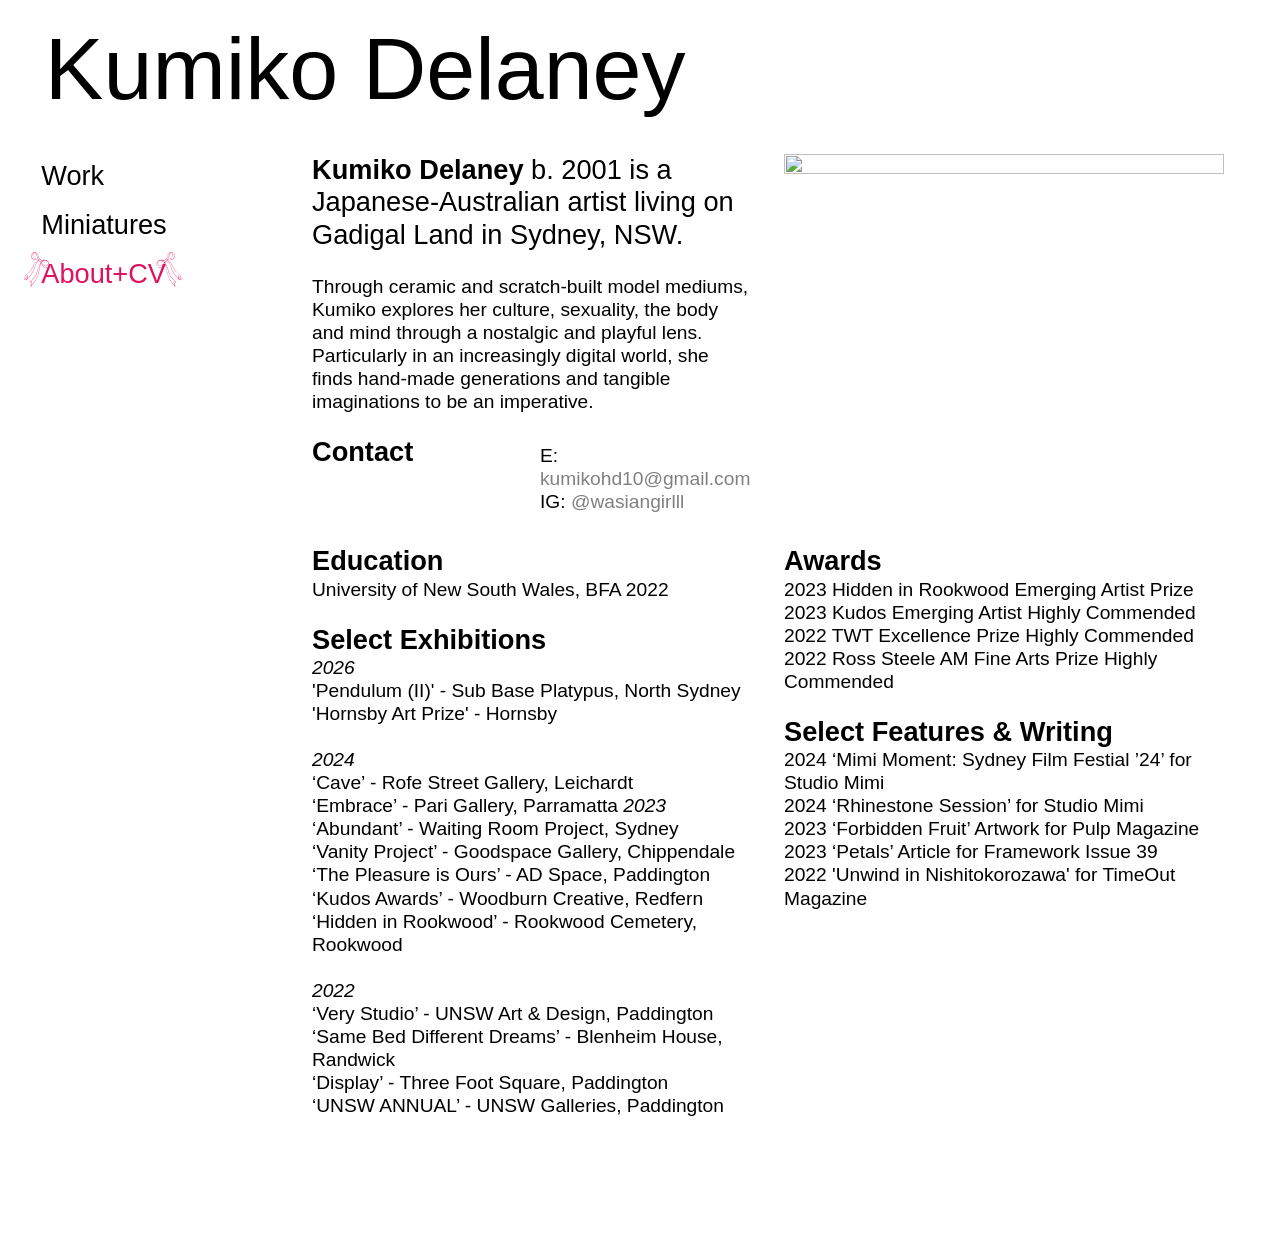
==== commit ad560848: "putting space at the bottom of pages" ====
--- a/pages/about/index.html
+++ b/pages/about/index.html
@@ -148,6 +148,7 @@
             </p>
         </h6>
     </span>
+    <br><br><br><br>
 </main>
 </body>
 </html>
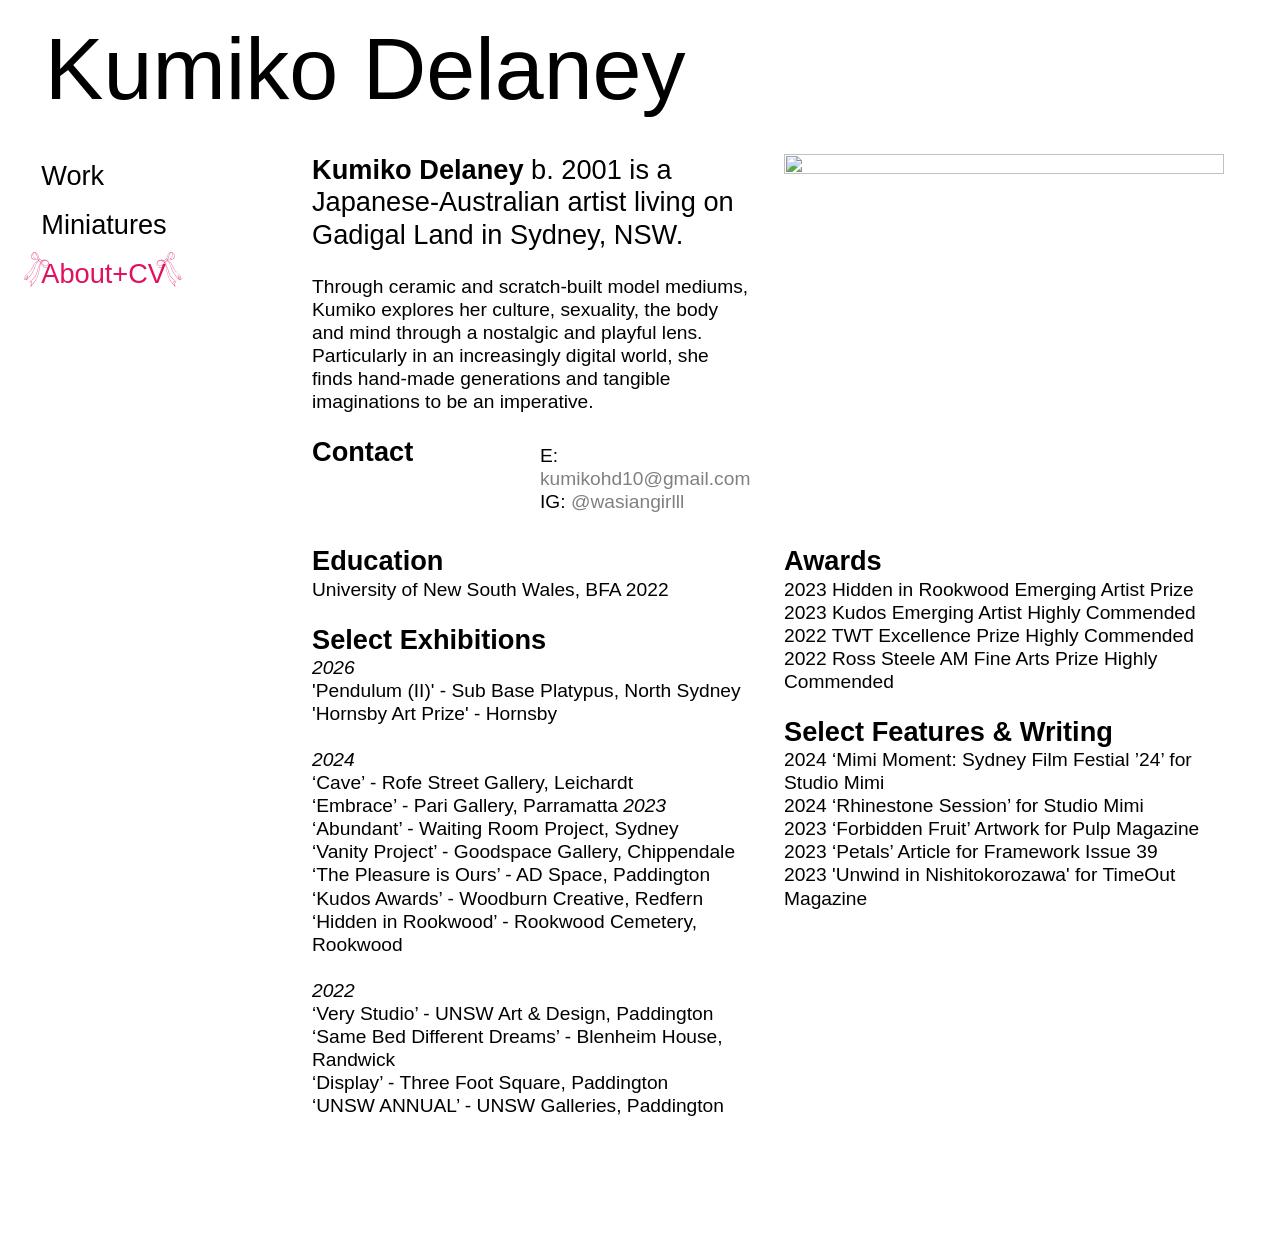
==== commit 2b6ac7d3: "fixed feature" ====
--- a/pages/about/index.html
+++ b/pages/about/index.html
@@ -11,6 +11,7 @@
     <!-- REFS -->
     <link rel="stylesheet" href="../../assets/css/styles.css">
     <link rel="stylesheet" href="https://use.typekit.net/sck7pud.css">
+    <link rel="icon" type="image/x-icon" href="./assets/img/home/favicon.ico">
 </head>
 <body class="grid-layout">
 <nav>
@@ -144,7 +145,7 @@
                 <br>
                 2023 ‘Petals’ Article for Framework Issue 39
                 <br>
-                2022 'Unwind in Nishitokorozawa' for TimeOut Magazine
+                2023 'Unwind in Nishitokorozawa' for TimeOut Magazine
             </p>
         </h6>
     </span>
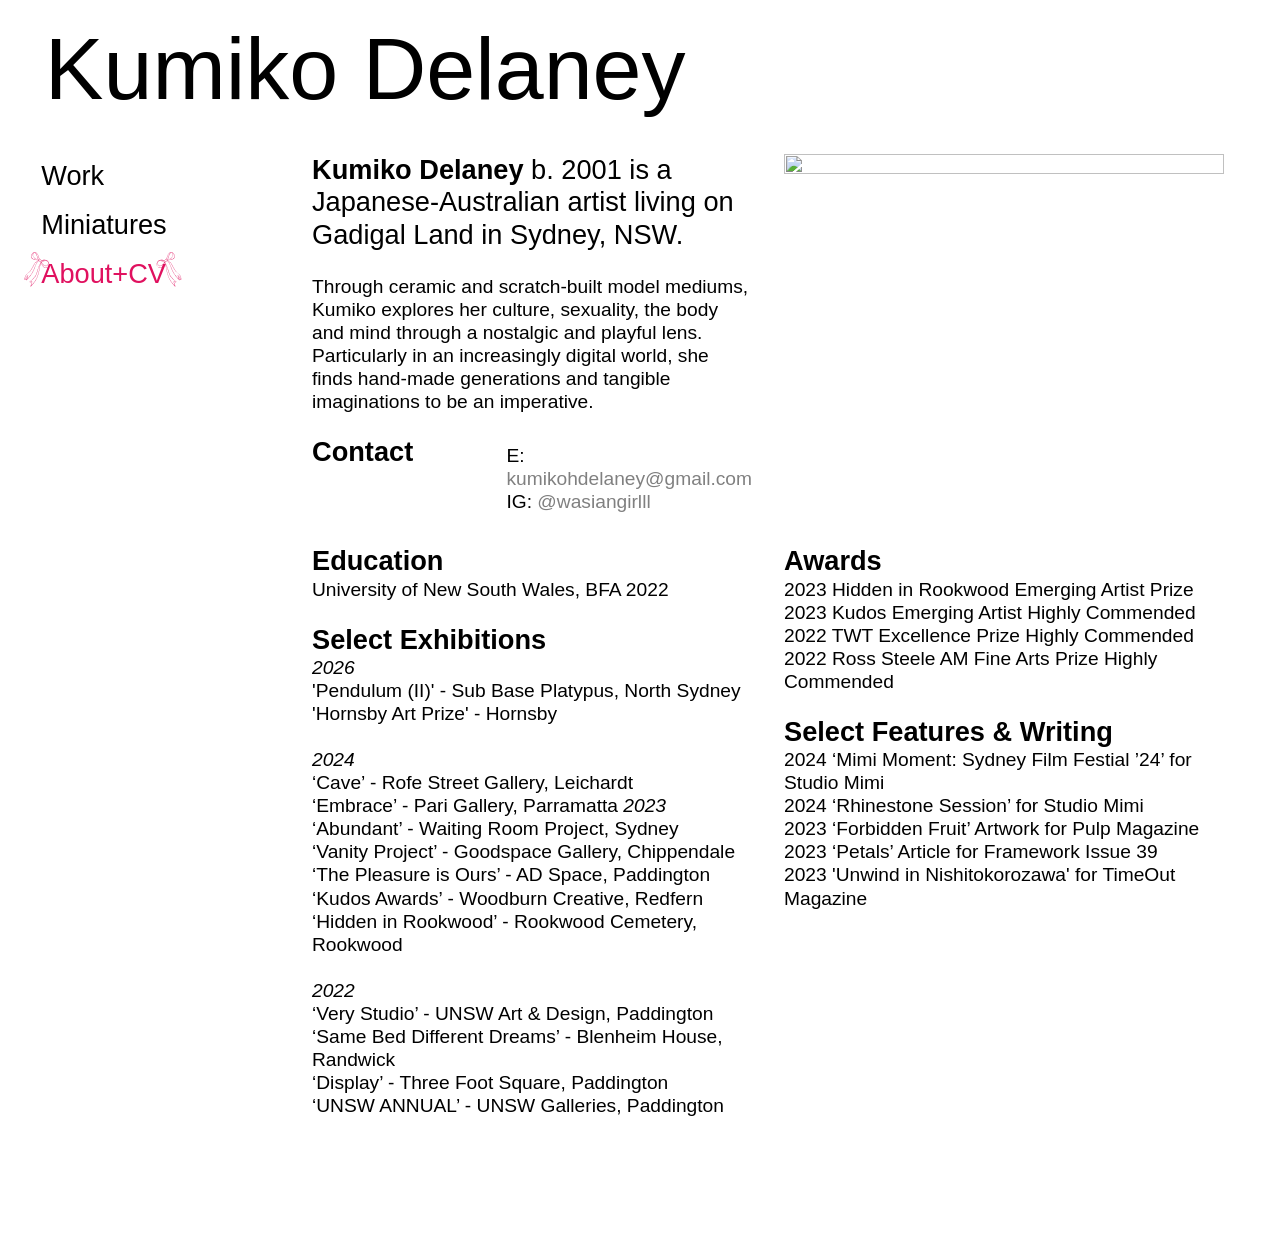
==== commit 624ddd0e: "added work and changed descriptions and email" ====
--- a/pages/about/index.html
+++ b/pages/about/index.html
@@ -11,16 +11,16 @@
     <!-- REFS -->
     <link rel="stylesheet" href="../../assets/css/styles.css">
     <link rel="stylesheet" href="https://use.typekit.net/sck7pud.css">
-    <link rel="icon" type="image/x-icon" href="./assets/img/home/favicon.ico">
+    <link rel="icon" type="image/x-icon" href="../../assets/img/home/favicon.ico">
 </head>
 <body class="grid-layout">
 <nav>
-    <a href="../home/index.html">Kumiko Delaney</a>
+    <a href="../home/">Kumiko Delaney</a>
 </nav>
 <sidebar>
     <ul class="sidebar-list">
         <li class="sidebar-link">
-        <a href="../work/index.html"><span class="ribbon ribbon--left" aria-hidden="true">
+        <a href="../work/"><span class="ribbon ribbon--left" aria-hidden="true">
                 <svg viewBox="0 0 45.75 61.29" fill="currentColor"><path d="M7.73,41.72c-.03.31-.02.58-.11.82-.24.65-.53,1.29-.78,1.94-.17.44-.3.9-.46,1.35-.17.45-.31.92-.54,1.33-.23.4-.33.89-.72,1.2-.06.04-.11.12-.12.19,0,.08.03.16.05.24.06-.02.14-.02.18-.06.83-.85,1.66-1.7,2.47-2.57.44-.47.92-.91,1.29-1.47.3-.45.75-.81,1.09-1.24.4-.5.71-1.07,1.15-1.53.71-.76,1.29-1.61,1.83-2.47,1.01-1.61,2.15-3.15,2.9-4.92.29-.68.68-1.32,1.02-1.97.03-.07.07-.13.1-.2.2-.51.4-1.03.61-1.54.18-.43.42-.83.59-1.26.34-.89.61-1.8.96-2.69.36-.92.77-1.82,1.14-2.73.44-1.09.81-2.21,1.32-3.27.77-1.6,1.89-2.93,3.43-3.87.07-.04.14-.09.21-.13-.08-.03-.16-.08-.25-.09-.3-.03-.48-.17-.56-.48-.07-.29.02-.55.23-.64.3-.11.27-.3.17-.46-.42-.62-.6-1.32-.81-2.02-.41-1.37-.9-2.71-1.28-4.09-.29-1.04-.59-2.08-1.08-3.04-.67-1.33-1.52-2.5-3.05-2.92-.35-.1-.77-.32-1.1,0-1.21,1.19-1.76,2.64-1.46,4.33.32,1.84,1.45,3.25,2.84,4.33,1.19.93,2.49,1.82,4.03,2.19.35.09.67.27,1,.43.09.05.15.16.22.25-.1.05-.2.14-.32.16-.37.08-.63-.25-.94-.31-1-.19-1.81-.79-2.72-1.2-.8-.36-1.43-.99-2.08-1.6-.95-.89-1.72-1.86-2.22-3.08-.69-1.67-.39-3.19.43-4.69.09-.17.25-.3.36-.45.06-.08.09-.18.14-.27-.12,0-.27-.06-.35,0-.29.2-.59.4-.82.65-.34.38-.57.89-.96,1.2-.52.41-.66,1.03-.87,1.55-.37.9-.54,1.88-.44,2.91.15,1.44.84,2.57,1.91,3.43.66.53,1.42.98,2.26,1.28,1.25.44,2.51.81,3.83.95.91.09,1.81.23,2.72.34.06,0,.12.01.18.02-.06.07-.11.19-.17.19-.36.03-.72.06-1.07.04-.93-.07-1.88-.13-2.8-.28-1.42-.23-2.82-.57-4.04-1.4-.73-.05-1.01-.81-1.64-1.01-1.23-1.35-1.9-2.92-1.66-4.76.09-.72.34-1.42.58-2.11.16-.46.36-.92.64-1.31.34-.49.74-.95,1.19-1.35.46-.41.95-.79,1.6-.91.53-.1,1.04-.32,1.55-.48.1-.03.19-.05.29-.07,1.61-.22,2.87.47,3.92,1.59,1.52,1.63,2.46,3.6,3.12,5.71.33,1.05.58,2.12.88,3.18.04.15.12.34.24.42.37.26.75.62,1.16.7.71.13,1,.59,1.22,1.16.1.25.21.38.49.31.58-.16.92.15,1.06.65.11.36.35.31.5.17.37-.34.84-.38,1.28-.5,1.16-.31,2.33-.49,3.55-.43,1.17.06,2.25.3,3.28.85.92.49,1.67,1.16,2.29,1.99.28.38.65.69.9,1.08.71,1.08.87,2.32.92,3.59.04,1.12-.16,2.15-.83,3.07-.23.31-.49.6-.73.9-1.23,1.5-2.82,2.14-4.75,2.01-.64-.04-1.3-.11-1.85-.37-.73-.34-1.45-.74-2.04-1.34-.98-.99-1.67-2.17-2.22-3.42-.37-.84-.69-1.71-.76-2.65-.03-.43-.05-.86-.09-1.29,0-.07-.12-.12-.18-.18-.02.03-.04.06-.05.1-.32.78-.73,1.53-.95,2.34-.45,1.6-.87,3.22-1.19,4.86-.4,2.07-.75,4.15-1.16,6.21-.41,2.05-.86,4.08-1.43,6.1-.55,1.95-1.23,3.84-1.96,5.72-.34.88-.78,1.74-1.22,2.58-.58,1.1-1.19,2.19-1.83,3.26-.38.63-.86,1.21-1.28,1.81-.58.84-1.15,1.68-1.73,2.52-.27.38-.55.75-.85,1.09-.69.76-1.39,1.51-2.1,2.25-.67.71-1.33,1.43-2.03,2.11-.13.13-.45.21-.6.14-.24-.11-.11-.35-.02-.57.4-1,.73-2.03,1.16-3.01.51-1.16.74-2.4,1.12-3.59.07-.21-.01-.47-.03-.7-.24.03-.49.02-.72.08-.79.21-1.59.43-2.37.67-.34.1-.55-.11-.73-.28-.18-.16-.06-.41.08-.6.1-.14.16-.33.29-.45.54-.48,1.1-.95,1.66-1.42,1.15-.97,2.32-1.91,3.38-2.99.62-.62,1.27-1.2,1.87-1.86.77-.85,1.54-1.68,2.15-2.65.63-1,1.17-2.04,1.61-3.15.32-.83.65-1.65.99-2.47.54-1.33.85-2.71,1.29-4.06.28-.88.56-1.76.85-2.64.27-.79.56-1.57.83-2.36.28-.78.52-1.58.82-2.35.21-.52.53-1,.74-1.52.33-.85.69-1.67,1.15-2.45.34-.57.77-1.09.94-1.76.04-.17.06-.57.53-.46.2.05.38-.45.21-.53-.42-.2-.6-.79-1.18-.75-.12,0-.35-.13-.37-.23-.08-.42-.41-.29-.63-.3-.66-.02-.76-.07-.97-.72-.15-.47-.47-.54-.82-.2-.17.16-.34.33-.53.46-1.32.84-2.22,2.05-2.89,3.41-.44.9-.84,1.84-1.21,2.78-.26.65-.57,1.28-.82,1.93-.26.66-.47,1.35-.72,2.02-.22.61-.47,1.2-.71,1.81-.29.74-.56,1.48-.87,2.2-.26.58-.62,1.12-.86,1.72-.42,1.08-.94,2.11-1.56,3.09-1.1,1.77-2.14,3.58-3.4,5.24-.06.08-.09.2-.16.25-.57.37-.8,1.02-1.25,1.5-.6.64-1.05,1.4-1.65,2.04-1.07,1.14-2.19,2.24-3.3,3.34-.3.3-.64.56-.98.79-.12.08-.32.02-.49.02.01-.16-.03-.36.04-.49.34-.6.67-1.2.97-1.83.38-.81.65-1.66.99-2.47.35-.84.47-1.78,1-2.55.04-.06.02-.17.03-.26-.09.03-.22.04-.28.11-.74.83-1.66,1.5-2.03,2.65-.3.92-.83,1.76-1.24,2.65-.21.46-.38.93-.54,1.41-.11.32-.37.43-.64.52-.34.11-.42-.23-.51-.41-.12-.23-.17-.52-.18-.78-.04-.68-.01-1.36.12-2.04.25-1.26.51-2.52,1.09-3.66.49-.94,1.1-1.85,1.81-2.64.84-.95,1.84-1.76,2.78-2.61.79-.71,1.65-1.34,2.38-2.09.77-.8,1.47-1.67,2.12-2.57.64-.89,1.15-1.86,1.85-2.72.4-.49.6-1.13.92-1.68.95-1.66,1.95-3.29,2.72-5.05.27-.61.66-1.15.93-1.76.51-1.14,1.4-1.98,2.46-2.69,1.05-.71,2.22-1.16,3.32-1.76.08-.04.19-.03.28-.05-.04.11-.06.27-.14.33-.41.27-.84.51-1.27.76-.79.47-1.57.94-2.37,1.39-.84.48-1.27,1.35-1.93,2-.16.15-.27.37-.36.58-.19.46-.29.97-.53,1.4-.49.88-.87,1.81-1.31,2.7-.72,1.45-1.81,2.7-2.43,4.21-.97.94-1.34,2.31-2.31,3.26-.4.39-.64.93-1.03,1.34-.94.99-1.94,1.93-3.02,2.76-1.33,1.02-2.49,2.22-3.5,3.54-.44.58-.8,1.23-1.08,1.94-.55,1.38-.91,2.78-.97,4.26-.02.43.06.87.11,1.3,0,.06.13.1.2.16.04-.06.09-.11.12-.17.19-.49.41-.97.57-1.47.16-.53.46-1,.63-1.53.2-.65.59-1.24.93-1.84.13-.22.4-.36.52-.59.38-.7,1.02-1.14,1.58-1.65.14-.13.4-.13.61-.16.03,0,.08.16.14.3M29.16,20.78c-.03-.12,0-.2.04-.29-.03-.01-.06-.02-.1-.03-.03.08-.05.16-.08.24-.42.78-.79,1.57-1.05,2.42-.04.12-.13.22-.2.32-.42.66-.62,1.43-.98,2.11-.46.87-.67,1.81-1.06,2.69-.37.84-.63,1.74-.92,2.62-.3.94-.57,1.9-.87,2.85-.33,1.08-.66,2.17-1.01,3.25-.19.59-.4,1.17-.64,1.75-.39.96-.73,1.96-1.24,2.85-.57.99-1.05,2.05-1.9,2.86-.33.32-.55.74-.87,1.08-.64.7-1.29,1.4-1.98,2.05-1.17,1.09-2.37,2.14-3.57,3.2-.53.47-1.07.91-1.6,1.37-.13.11-.25.22-.34.36-.06.08-.05.21-.07.32.09,0,.19.03.28.01.89-.22,1.79-.36,2.6-.83.3-.17.67-.17.89.13.14.18.23.51.16.71-.42,1.36-.67,2.76-1.22,4.07-.35.82-.52,1.7-1,2.47-.03.04,0,.12,0,.18.04-.03.08-.05.12-.08.13-.1.26-.2.37-.32.61-.67,1.21-1.36,1.83-2.03.27-.3.58-.56.84-.87.33-.39.59-.85.94-1.21,1.14-1.17,1.88-2.64,2.87-3.91.38-.49.82-1,1.04-1.6.31-.88.89-1.61,1.31-2.42.57-1.13,1.16-2.26,1.57-3.44.62-1.76,1.26-3.51,1.74-5.33.56-2.11,1.07-4.23,1.44-6.38.36-2.08.92-4.12,1.24-6.2.16-1.03.49-2,.67-3.02.12-.67.48-1.3.73-1.95M31.48,18.02c-.3.11-.68.2-.67.27.02.31-.19.58.05.95.86,1.28,1.69,2.59,2.69,3.77.5.59,1.05,1.16,1.72,1.52,1.15.62,2.4,1,3.72.64.38-.1.76-.3,1.08-.54.64-.5,1.18-1.11,1.5-1.86.18-.42.27-.9.31-1.37.1-.98.02-1.93-.44-2.83-.25-.49-.57-.86-1.15-.99-.42-.1-.79-.39-1.21-.46-.88-.16-1.78-.32-2.68-.14-1.65.33-3.29.7-4.93,1.06M42.37,20.62c.09.98-.06,1.81-.52,2.57-.35.59-.7,1.17-1.25,1.61-1.16.92-2.44,1.17-3.85.83-1.31-.32-2.37-1-3.29-2-.89-.96-1.65-1.98-2.27-3.12-.03-.06-.08-.12-.13-.16-.06-.04-.13-.06-.2-.09,0,.06-.03.12-.02.18.26,1.33.7,2.6,1.35,3.78.41.76.86,1.52,1.45,2.15.8.86,1.82,1.35,3.01,1.6,1.37.29,2.6-.01,3.82-.53.37-.16.72-.46.99-.77.79-.87,1.51-1.79,1.69-3,.06-.42.13-.86.06-1.26-.17-.94-.42-1.86-.64-2.79-.02-.08-.1-.16-.16-.23-.03-.03-.09-.07-.13-.06-.03,0-.08.09-.07.12.06.3.14.59.2.89.02.09-.02.18-.04.28M19.87,3.1c1.27.71,1.96,1.74,2.45,2.9.45,1.06.81,2.15,1.13,3.26.52,1.82,1.13,3.61,1.72,5.42.1.32.36.41.64.27.51-.25.7-.56.57-1.16-.29-1.33-.64-2.65-.93-3.98-.31-1.38-.95-2.64-1.62-3.86-.52-.94-1.19-1.81-2.12-2.45-.67-.46-1.34-.84-2.15-.95-.19-.02-.38-.01-.57-.01-.04,0-.08.03-.12.05.05.05.08.13.14.15.28.13.58.24.86.36M29.37,15.65c-.34-.36-.57-.73-.79-1.12-.07-.12-.17-.14-.27-.2-.39-.24-.91-.32-1.12-.82-.02-.04-.14-.07-.19-.05-.05.02-.1.11-.09.17.05.93.04.95-.87,1.7-.27.22-.56.43-.83.64-.06.04-.1.11-.14.16.07.05.14.13.22.14.3.05.63.18.9.1.51-.16.65.16.69.48.07.55.42.66.85.72.12.02.3-.02.34.04.38.58,1.18.5,1.59,1.04.16.21.64,0,.69-.3.09-.6.18-1.2.23-1.81.06-.68-.2-.9-.93-.87-.09,0-.18-.03-.28-.04M35.32,15.56c-1.45.02-2.73.33-3.9.96-.27.14-.33.66-.49,1,.08,0,.16.04.24.02,1.21-.28,2.41-.6,3.62-.85,1.8-.37,3.6-.45,5.34.31.05.02.12,0,.17,0-.05-.05-.09-.11-.15-.15-.85-.64-1.84-.98-2.86-1.18-.64-.13-1.31-.07-1.97-.1h0Z"></path></svg>
             </span>
             Work
@@ -30,7 +30,7 @@
             </a>
         </li>
         <li class="sidebar-link">
-            <a href="../miniatures/index.html"><span class="ribbon ribbon--left" aria-hidden="true">
+            <a href="../miniatures/"><span class="ribbon ribbon--left" aria-hidden="true">
                 <svg viewBox="0 0 45.75 61.29" fill="currentColor"><path d="M7.73,41.72c-.03.31-.02.58-.11.82-.24.65-.53,1.29-.78,1.94-.17.44-.3.9-.46,1.35-.17.45-.31.92-.54,1.33-.23.4-.33.89-.72,1.2-.06.04-.11.12-.12.19,0,.08.03.16.05.24.06-.02.14-.02.18-.06.83-.85,1.66-1.7,2.47-2.57.44-.47.92-.91,1.29-1.47.3-.45.75-.81,1.09-1.24.4-.5.71-1.07,1.15-1.53.71-.76,1.29-1.61,1.83-2.47,1.01-1.61,2.15-3.15,2.9-4.92.29-.68.68-1.32,1.02-1.97.03-.07.07-.13.1-.2.2-.51.4-1.03.61-1.54.18-.43.42-.83.59-1.26.34-.89.61-1.8.96-2.69.36-.92.77-1.82,1.14-2.73.44-1.09.81-2.21,1.32-3.27.77-1.6,1.89-2.93,3.43-3.87.07-.04.14-.09.21-.13-.08-.03-.16-.08-.25-.09-.3-.03-.48-.17-.56-.48-.07-.29.02-.55.23-.64.3-.11.27-.3.17-.46-.42-.62-.6-1.32-.81-2.02-.41-1.37-.9-2.71-1.28-4.09-.29-1.04-.59-2.08-1.08-3.04-.67-1.33-1.52-2.5-3.05-2.92-.35-.1-.77-.32-1.1,0-1.21,1.19-1.76,2.64-1.46,4.33.32,1.84,1.45,3.25,2.84,4.33,1.19.93,2.49,1.82,4.03,2.19.35.09.67.27,1,.43.09.05.15.16.22.25-.1.05-.2.14-.32.16-.37.08-.63-.25-.94-.31-1-.19-1.81-.79-2.72-1.2-.8-.36-1.43-.99-2.08-1.6-.95-.89-1.72-1.86-2.22-3.08-.69-1.67-.39-3.19.43-4.69.09-.17.25-.3.36-.45.06-.08.09-.18.14-.27-.12,0-.27-.06-.35,0-.29.2-.59.4-.82.65-.34.38-.57.89-.96,1.2-.52.41-.66,1.03-.87,1.55-.37.9-.54,1.88-.44,2.91.15,1.44.84,2.57,1.91,3.43.66.53,1.42.98,2.26,1.28,1.25.44,2.51.81,3.83.95.91.09,1.81.23,2.72.34.06,0,.12.01.18.02-.06.07-.11.19-.17.19-.36.03-.72.06-1.07.04-.93-.07-1.88-.13-2.8-.28-1.42-.23-2.82-.57-4.04-1.4-.73-.05-1.01-.81-1.64-1.01-1.23-1.35-1.9-2.92-1.66-4.76.09-.72.34-1.42.58-2.11.16-.46.36-.92.64-1.31.34-.49.74-.95,1.19-1.35.46-.41.95-.79,1.6-.91.53-.1,1.04-.32,1.55-.48.1-.03.19-.05.29-.07,1.61-.22,2.87.47,3.92,1.59,1.52,1.63,2.46,3.6,3.12,5.71.33,1.05.58,2.12.88,3.18.04.15.12.34.24.42.37.26.75.62,1.16.7.71.13,1,.59,1.22,1.16.1.25.21.38.49.31.58-.16.92.15,1.06.65.11.36.35.31.5.17.37-.34.84-.38,1.28-.5,1.16-.31,2.33-.49,3.55-.43,1.17.06,2.25.3,3.28.85.92.49,1.67,1.16,2.29,1.99.28.38.65.69.9,1.08.71,1.08.87,2.32.92,3.59.04,1.12-.16,2.15-.83,3.07-.23.31-.49.6-.73.9-1.23,1.5-2.82,2.14-4.75,2.01-.64-.04-1.3-.11-1.85-.37-.73-.34-1.45-.74-2.04-1.34-.98-.99-1.67-2.17-2.22-3.42-.37-.84-.69-1.71-.76-2.65-.03-.43-.05-.86-.09-1.29,0-.07-.12-.12-.18-.18-.02.03-.04.06-.05.1-.32.78-.73,1.53-.95,2.34-.45,1.6-.87,3.22-1.19,4.86-.4,2.07-.75,4.15-1.16,6.21-.41,2.05-.86,4.08-1.43,6.1-.55,1.95-1.23,3.84-1.96,5.72-.34.88-.78,1.74-1.22,2.58-.58,1.1-1.19,2.19-1.83,3.26-.38.63-.86,1.21-1.28,1.81-.58.84-1.15,1.68-1.73,2.52-.27.38-.55.75-.85,1.09-.69.76-1.39,1.51-2.1,2.25-.67.71-1.33,1.43-2.03,2.11-.13.13-.45.21-.6.14-.24-.11-.11-.35-.02-.57.4-1,.73-2.03,1.16-3.01.51-1.16.74-2.4,1.12-3.59.07-.21-.01-.47-.03-.7-.24.03-.49.02-.72.08-.79.21-1.59.43-2.37.67-.34.1-.55-.11-.73-.28-.18-.16-.06-.41.08-.6.1-.14.16-.33.29-.45.54-.48,1.1-.95,1.66-1.42,1.15-.97,2.32-1.91,3.38-2.99.62-.62,1.27-1.2,1.87-1.86.77-.85,1.54-1.68,2.15-2.65.63-1,1.17-2.04,1.61-3.15.32-.83.65-1.65.99-2.47.54-1.33.85-2.71,1.29-4.06.28-.88.56-1.76.85-2.64.27-.79.56-1.57.83-2.36.28-.78.52-1.58.82-2.35.21-.52.53-1,.74-1.52.33-.85.69-1.67,1.15-2.45.34-.57.77-1.09.94-1.76.04-.17.06-.57.53-.46.2.05.38-.45.21-.53-.42-.2-.6-.79-1.18-.75-.12,0-.35-.13-.37-.23-.08-.42-.41-.29-.63-.3-.66-.02-.76-.07-.97-.72-.15-.47-.47-.54-.82-.2-.17.16-.34.33-.53.46-1.32.84-2.22,2.05-2.89,3.41-.44.9-.84,1.84-1.21,2.78-.26.65-.57,1.28-.82,1.93-.26.66-.47,1.35-.72,2.02-.22.61-.47,1.2-.71,1.81-.29.74-.56,1.48-.87,2.2-.26.58-.62,1.12-.86,1.72-.42,1.08-.94,2.11-1.56,3.09-1.1,1.77-2.14,3.58-3.4,5.24-.06.08-.09.2-.16.25-.57.37-.8,1.02-1.25,1.5-.6.64-1.05,1.4-1.65,2.04-1.07,1.14-2.19,2.24-3.3,3.34-.3.3-.64.56-.98.79-.12.08-.32.02-.49.02.01-.16-.03-.36.04-.49.34-.6.67-1.2.97-1.83.38-.81.65-1.66.99-2.47.35-.84.47-1.78,1-2.55.04-.06.02-.17.03-.26-.09.03-.22.04-.28.11-.74.83-1.66,1.5-2.03,2.65-.3.92-.83,1.76-1.24,2.65-.21.46-.38.93-.54,1.41-.11.32-.37.43-.64.52-.34.11-.42-.23-.51-.41-.12-.23-.17-.52-.18-.78-.04-.68-.01-1.36.12-2.04.25-1.26.51-2.52,1.09-3.66.49-.94,1.1-1.85,1.81-2.64.84-.95,1.84-1.76,2.78-2.61.79-.71,1.65-1.34,2.38-2.09.77-.8,1.47-1.67,2.12-2.57.64-.89,1.15-1.86,1.85-2.72.4-.49.6-1.13.92-1.68.95-1.66,1.95-3.29,2.72-5.05.27-.61.66-1.15.93-1.76.51-1.14,1.4-1.98,2.46-2.69,1.05-.71,2.22-1.16,3.32-1.76.08-.04.19-.03.28-.05-.04.11-.06.27-.14.33-.41.27-.84.51-1.27.76-.79.47-1.57.94-2.37,1.39-.84.48-1.27,1.35-1.93,2-.16.15-.27.37-.36.58-.19.46-.29.97-.53,1.4-.49.88-.87,1.81-1.31,2.7-.72,1.45-1.81,2.7-2.43,4.21-.97.94-1.34,2.31-2.31,3.26-.4.39-.64.93-1.03,1.34-.94.99-1.94,1.93-3.02,2.76-1.33,1.02-2.49,2.22-3.5,3.54-.44.58-.8,1.23-1.08,1.94-.55,1.38-.91,2.78-.97,4.26-.02.43.06.87.11,1.3,0,.06.13.1.2.16.04-.06.09-.11.12-.17.19-.49.41-.97.57-1.47.16-.53.46-1,.63-1.53.2-.65.59-1.24.93-1.84.13-.22.4-.36.52-.59.38-.7,1.02-1.14,1.58-1.65.14-.13.4-.13.61-.16.03,0,.08.16.14.3M29.16,20.78c-.03-.12,0-.2.04-.29-.03-.01-.06-.02-.1-.03-.03.08-.05.16-.08.24-.42.78-.79,1.57-1.05,2.42-.04.12-.13.22-.2.32-.42.66-.62,1.43-.98,2.11-.46.87-.67,1.81-1.06,2.69-.37.84-.63,1.74-.92,2.62-.3.94-.57,1.9-.87,2.85-.33,1.08-.66,2.17-1.01,3.25-.19.59-.4,1.17-.64,1.75-.39.96-.73,1.96-1.24,2.85-.57.99-1.05,2.05-1.9,2.86-.33.32-.55.74-.87,1.08-.64.7-1.29,1.4-1.98,2.05-1.17,1.09-2.37,2.14-3.57,3.2-.53.47-1.07.91-1.6,1.37-.13.11-.25.22-.34.36-.06.08-.05.21-.07.32.09,0,.19.03.28.01.89-.22,1.79-.36,2.6-.83.3-.17.67-.17.89.13.14.18.23.51.16.71-.42,1.36-.67,2.76-1.22,4.07-.35.82-.52,1.7-1,2.47-.03.04,0,.12,0,.18.04-.03.08-.05.12-.08.13-.1.26-.2.37-.32.61-.67,1.21-1.36,1.83-2.03.27-.3.58-.56.84-.87.33-.39.59-.85.94-1.21,1.14-1.17,1.88-2.64,2.87-3.91.38-.49.82-1,1.04-1.6.31-.88.89-1.61,1.31-2.42.57-1.13,1.16-2.26,1.57-3.44.62-1.76,1.26-3.51,1.74-5.33.56-2.11,1.07-4.23,1.44-6.38.36-2.08.92-4.12,1.24-6.2.16-1.03.49-2,.67-3.02.12-.67.48-1.3.73-1.95M31.48,18.02c-.3.11-.68.2-.67.27.02.31-.19.58.05.95.86,1.28,1.69,2.59,2.69,3.77.5.59,1.05,1.16,1.72,1.52,1.15.62,2.4,1,3.72.64.38-.1.76-.3,1.08-.54.64-.5,1.18-1.11,1.5-1.86.18-.42.27-.9.31-1.37.1-.98.02-1.93-.44-2.83-.25-.49-.57-.86-1.15-.99-.42-.1-.79-.39-1.21-.46-.88-.16-1.78-.32-2.68-.14-1.65.33-3.29.7-4.93,1.06M42.37,20.62c.09.98-.06,1.81-.52,2.57-.35.59-.7,1.17-1.25,1.61-1.16.92-2.44,1.17-3.85.83-1.31-.32-2.37-1-3.29-2-.89-.96-1.65-1.98-2.27-3.12-.03-.06-.08-.12-.13-.16-.06-.04-.13-.06-.2-.09,0,.06-.03.12-.02.18.26,1.33.7,2.6,1.35,3.78.41.76.86,1.52,1.45,2.15.8.86,1.82,1.35,3.01,1.6,1.37.29,2.6-.01,3.82-.53.37-.16.72-.46.99-.77.79-.87,1.51-1.79,1.69-3,.06-.42.13-.86.06-1.26-.17-.94-.42-1.86-.64-2.79-.02-.08-.1-.16-.16-.23-.03-.03-.09-.07-.13-.06-.03,0-.08.09-.07.12.06.3.14.59.2.89.02.09-.02.18-.04.28M19.87,3.1c1.27.71,1.96,1.74,2.45,2.9.45,1.06.81,2.15,1.13,3.26.52,1.82,1.13,3.61,1.72,5.42.1.32.36.41.64.27.51-.25.7-.56.57-1.16-.29-1.33-.64-2.65-.93-3.98-.31-1.38-.95-2.64-1.62-3.86-.52-.94-1.19-1.81-2.12-2.45-.67-.46-1.34-.84-2.15-.95-.19-.02-.38-.01-.57-.01-.04,0-.08.03-.12.05.05.05.08.13.14.15.28.13.58.24.86.36M29.37,15.65c-.34-.36-.57-.73-.79-1.12-.07-.12-.17-.14-.27-.2-.39-.24-.91-.32-1.12-.82-.02-.04-.14-.07-.19-.05-.05.02-.1.11-.09.17.05.93.04.95-.87,1.7-.27.22-.56.43-.83.64-.06.04-.1.11-.14.16.07.05.14.13.22.14.3.05.63.18.9.1.51-.16.65.16.69.48.07.55.42.66.85.72.12.02.3-.02.34.04.38.58,1.18.5,1.59,1.04.16.21.64,0,.69-.3.09-.6.18-1.2.23-1.81.06-.68-.2-.9-.93-.87-.09,0-.18-.03-.28-.04M35.32,15.56c-1.45.02-2.73.33-3.9.96-.27.14-.33.66-.49,1,.08,0,.16.04.24.02,1.21-.28,2.41-.6,3.62-.85,1.8-.37,3.6-.45,5.34.31.05.02.12,0,.17,0-.05-.05-.09-.11-.15-.15-.85-.64-1.84-.98-2.86-1.18-.64-.13-1.31-.07-1.97-.1h0Z"></path></svg>
             </span>
             Miniatures
@@ -40,7 +40,7 @@
             </a>
         </li>
         <li class="sidebar-link">
-            <a href="../about/index.html" style="color: var(--color-link);"><span class="ribbon ribbon--left ribbon--left--on" aria-hidden="true">
+            <a href="../about/" style="color: var(--color-link);"><span class="ribbon ribbon--left ribbon--left--on" aria-hidden="true">
                 <svg viewBox="0 0 45.75 61.29" fill="currentColor"><path d="M7.73,41.72c-.03.31-.02.58-.11.82-.24.65-.53,1.29-.78,1.94-.17.44-.3.9-.46,1.35-.17.45-.31.92-.54,1.33-.23.4-.33.89-.72,1.2-.06.04-.11.12-.12.19,0,.08.03.16.05.24.06-.02.14-.02.18-.06.83-.85,1.66-1.7,2.47-2.57.44-.47.92-.91,1.29-1.47.3-.45.75-.81,1.09-1.24.4-.5.71-1.07,1.15-1.53.71-.76,1.29-1.61,1.83-2.47,1.01-1.61,2.15-3.15,2.9-4.92.29-.68.68-1.32,1.02-1.97.03-.07.07-.13.1-.2.2-.51.4-1.03.61-1.54.18-.43.42-.83.59-1.26.34-.89.61-1.8.96-2.69.36-.92.77-1.82,1.14-2.73.44-1.09.81-2.21,1.32-3.27.77-1.6,1.89-2.93,3.43-3.87.07-.04.14-.09.21-.13-.08-.03-.16-.08-.25-.09-.3-.03-.48-.17-.56-.48-.07-.29.02-.55.23-.64.3-.11.27-.3.17-.46-.42-.62-.6-1.32-.81-2.02-.41-1.37-.9-2.71-1.28-4.09-.29-1.04-.59-2.08-1.08-3.04-.67-1.33-1.52-2.5-3.05-2.92-.35-.1-.77-.32-1.1,0-1.21,1.19-1.76,2.64-1.46,4.33.32,1.84,1.45,3.25,2.84,4.33,1.19.93,2.49,1.82,4.03,2.19.35.09.67.27,1,.43.09.05.15.16.22.25-.1.05-.2.14-.32.16-.37.08-.63-.25-.94-.31-1-.19-1.81-.79-2.72-1.2-.8-.36-1.43-.99-2.08-1.6-.95-.89-1.72-1.86-2.22-3.08-.69-1.67-.39-3.19.43-4.69.09-.17.25-.3.36-.45.06-.08.09-.18.14-.27-.12,0-.27-.06-.35,0-.29.2-.59.4-.82.65-.34.38-.57.89-.96,1.2-.52.41-.66,1.03-.87,1.55-.37.9-.54,1.88-.44,2.91.15,1.44.84,2.57,1.91,3.43.66.53,1.42.98,2.26,1.28,1.25.44,2.51.81,3.83.95.91.09,1.81.23,2.72.34.06,0,.12.01.18.02-.06.07-.11.19-.17.19-.36.03-.72.06-1.07.04-.93-.07-1.88-.13-2.8-.28-1.42-.23-2.82-.57-4.04-1.4-.73-.05-1.01-.81-1.64-1.01-1.23-1.35-1.9-2.92-1.66-4.76.09-.72.34-1.42.58-2.11.16-.46.36-.92.64-1.31.34-.49.74-.95,1.19-1.35.46-.41.95-.79,1.6-.91.53-.1,1.04-.32,1.55-.48.1-.03.19-.05.29-.07,1.61-.22,2.87.47,3.92,1.59,1.52,1.63,2.46,3.6,3.12,5.71.33,1.05.58,2.12.88,3.18.04.15.12.34.24.42.37.26.75.62,1.16.7.71.13,1,.59,1.22,1.16.1.25.21.38.49.31.58-.16.92.15,1.06.65.11.36.35.31.5.17.37-.34.84-.38,1.28-.5,1.16-.31,2.33-.49,3.55-.43,1.17.06,2.25.3,3.28.85.92.49,1.67,1.16,2.29,1.99.28.38.65.69.9,1.08.71,1.08.87,2.32.92,3.59.04,1.12-.16,2.15-.83,3.07-.23.31-.49.6-.73.9-1.23,1.5-2.82,2.14-4.75,2.01-.64-.04-1.3-.11-1.85-.37-.73-.34-1.45-.74-2.04-1.34-.98-.99-1.67-2.17-2.22-3.42-.37-.84-.69-1.71-.76-2.65-.03-.43-.05-.86-.09-1.29,0-.07-.12-.12-.18-.18-.02.03-.04.06-.05.1-.32.78-.73,1.53-.95,2.34-.45,1.6-.87,3.22-1.19,4.86-.4,2.07-.75,4.15-1.16,6.21-.41,2.05-.86,4.08-1.43,6.1-.55,1.95-1.23,3.84-1.96,5.72-.34.88-.78,1.74-1.22,2.58-.58,1.1-1.19,2.19-1.83,3.26-.38.63-.86,1.21-1.28,1.81-.58.84-1.15,1.68-1.73,2.52-.27.38-.55.75-.85,1.09-.69.76-1.39,1.51-2.1,2.25-.67.71-1.33,1.43-2.03,2.11-.13.13-.45.21-.6.14-.24-.11-.11-.35-.02-.57.4-1,.73-2.03,1.16-3.01.51-1.16.74-2.4,1.12-3.59.07-.21-.01-.47-.03-.7-.24.03-.49.02-.72.08-.79.21-1.59.43-2.37.67-.34.1-.55-.11-.73-.28-.18-.16-.06-.41.08-.6.1-.14.16-.33.29-.45.54-.48,1.1-.95,1.66-1.42,1.15-.97,2.32-1.91,3.38-2.99.62-.62,1.27-1.2,1.87-1.86.77-.85,1.54-1.68,2.15-2.65.63-1,1.17-2.04,1.61-3.15.32-.83.65-1.65.99-2.47.54-1.33.85-2.71,1.29-4.06.28-.88.56-1.76.85-2.64.27-.79.56-1.57.83-2.36.28-.78.52-1.58.82-2.35.21-.52.53-1,.74-1.52.33-.85.69-1.67,1.15-2.45.34-.57.77-1.09.94-1.76.04-.17.06-.57.53-.46.2.05.38-.45.21-.53-.42-.2-.6-.79-1.18-.75-.12,0-.35-.13-.37-.23-.08-.42-.41-.29-.63-.3-.66-.02-.76-.07-.97-.72-.15-.47-.47-.54-.82-.2-.17.16-.34.33-.53.46-1.32.84-2.22,2.05-2.89,3.41-.44.9-.84,1.84-1.21,2.78-.26.65-.57,1.28-.82,1.93-.26.66-.47,1.35-.72,2.02-.22.61-.47,1.2-.71,1.81-.29.74-.56,1.48-.87,2.2-.26.58-.62,1.12-.86,1.72-.42,1.08-.94,2.11-1.56,3.09-1.1,1.77-2.14,3.58-3.4,5.24-.06.08-.09.2-.16.25-.57.37-.8,1.02-1.25,1.5-.6.64-1.05,1.4-1.65,2.04-1.07,1.14-2.19,2.24-3.3,3.34-.3.3-.64.56-.98.79-.12.08-.32.02-.49.02.01-.16-.03-.36.04-.49.34-.6.67-1.2.97-1.83.38-.81.65-1.66.99-2.47.35-.84.47-1.78,1-2.55.04-.06.02-.17.03-.26-.09.03-.22.04-.28.11-.74.83-1.66,1.5-2.03,2.65-.3.92-.83,1.76-1.24,2.65-.21.46-.38.93-.54,1.41-.11.32-.37.43-.64.52-.34.11-.42-.23-.51-.41-.12-.23-.17-.52-.18-.78-.04-.68-.01-1.36.12-2.04.25-1.26.51-2.52,1.09-3.66.49-.94,1.1-1.85,1.81-2.64.84-.95,1.84-1.76,2.78-2.61.79-.71,1.65-1.34,2.38-2.09.77-.8,1.47-1.67,2.12-2.57.64-.89,1.15-1.86,1.85-2.72.4-.49.6-1.13.92-1.68.95-1.66,1.95-3.29,2.72-5.05.27-.61.66-1.15.93-1.76.51-1.14,1.4-1.98,2.46-2.69,1.05-.71,2.22-1.16,3.32-1.76.08-.04.19-.03.28-.05-.04.11-.06.27-.14.33-.41.27-.84.51-1.27.76-.79.47-1.57.94-2.37,1.39-.84.48-1.27,1.35-1.93,2-.16.15-.27.37-.36.58-.19.46-.29.97-.53,1.4-.49.88-.87,1.81-1.31,2.7-.72,1.45-1.81,2.7-2.43,4.21-.97.94-1.34,2.31-2.31,3.26-.4.39-.64.93-1.03,1.34-.94.99-1.94,1.93-3.02,2.76-1.33,1.02-2.49,2.22-3.5,3.54-.44.58-.8,1.23-1.08,1.94-.55,1.38-.91,2.78-.97,4.26-.02.43.06.87.11,1.3,0,.06.13.1.2.16.04-.06.09-.11.12-.17.19-.49.41-.97.57-1.47.16-.53.46-1,.63-1.53.2-.65.59-1.24.93-1.84.13-.22.4-.36.52-.59.38-.7,1.02-1.14,1.58-1.65.14-.13.4-.13.61-.16.03,0,.08.16.14.3M29.16,20.78c-.03-.12,0-.2.04-.29-.03-.01-.06-.02-.1-.03-.03.08-.05.16-.08.24-.42.78-.79,1.57-1.05,2.42-.04.12-.13.22-.2.32-.42.66-.62,1.43-.98,2.11-.46.87-.67,1.81-1.06,2.69-.37.84-.63,1.74-.92,2.62-.3.94-.57,1.9-.87,2.85-.33,1.08-.66,2.17-1.01,3.25-.19.59-.4,1.17-.64,1.75-.39.96-.73,1.96-1.24,2.85-.57.99-1.05,2.05-1.9,2.86-.33.32-.55.74-.87,1.08-.64.7-1.29,1.4-1.98,2.05-1.17,1.09-2.37,2.14-3.57,3.2-.53.47-1.07.91-1.6,1.37-.13.11-.25.22-.34.36-.06.08-.05.21-.07.32.09,0,.19.03.28.01.89-.22,1.79-.36,2.6-.83.3-.17.67-.17.89.13.14.18.23.51.16.71-.42,1.36-.67,2.76-1.22,4.07-.35.82-.52,1.7-1,2.47-.03.04,0,.12,0,.18.04-.03.08-.05.12-.08.13-.1.26-.2.37-.32.61-.67,1.21-1.36,1.83-2.03.27-.3.58-.56.84-.87.33-.39.59-.85.94-1.21,1.14-1.17,1.88-2.64,2.87-3.91.38-.49.82-1,1.04-1.6.31-.88.89-1.61,1.31-2.42.57-1.13,1.16-2.26,1.57-3.44.62-1.76,1.26-3.51,1.74-5.33.56-2.11,1.07-4.23,1.44-6.38.36-2.08.92-4.12,1.24-6.2.16-1.03.49-2,.67-3.02.12-.67.48-1.3.73-1.95M31.48,18.02c-.3.11-.68.2-.67.27.02.31-.19.58.05.95.86,1.28,1.69,2.59,2.69,3.77.5.59,1.05,1.16,1.72,1.52,1.15.62,2.4,1,3.72.64.38-.1.76-.3,1.08-.54.64-.5,1.18-1.11,1.5-1.86.18-.42.27-.9.31-1.37.1-.98.02-1.93-.44-2.83-.25-.49-.57-.86-1.15-.99-.42-.1-.79-.39-1.21-.46-.88-.16-1.78-.32-2.68-.14-1.65.33-3.29.7-4.93,1.06M42.37,20.62c.09.98-.06,1.81-.52,2.57-.35.59-.7,1.17-1.25,1.61-1.16.92-2.44,1.17-3.85.83-1.31-.32-2.37-1-3.29-2-.89-.96-1.65-1.98-2.27-3.12-.03-.06-.08-.12-.13-.16-.06-.04-.13-.06-.2-.09,0,.06-.03.12-.02.18.26,1.33.7,2.6,1.35,3.78.41.76.86,1.52,1.45,2.15.8.86,1.82,1.35,3.01,1.6,1.37.29,2.6-.01,3.82-.53.37-.16.72-.46.99-.77.79-.87,1.51-1.79,1.69-3,.06-.42.13-.86.06-1.26-.17-.94-.42-1.86-.64-2.79-.02-.08-.1-.16-.16-.23-.03-.03-.09-.07-.13-.06-.03,0-.08.09-.07.12.06.3.14.59.2.89.02.09-.02.18-.04.28M19.87,3.1c1.27.71,1.96,1.74,2.45,2.9.45,1.06.81,2.15,1.13,3.26.52,1.82,1.13,3.61,1.72,5.42.1.32.36.41.64.27.51-.25.7-.56.57-1.16-.29-1.33-.64-2.65-.93-3.98-.31-1.38-.95-2.64-1.62-3.86-.52-.94-1.19-1.81-2.12-2.45-.67-.46-1.34-.84-2.15-.95-.19-.02-.38-.01-.57-.01-.04,0-.08.03-.12.05.05.05.08.13.14.15.28.13.58.24.86.36M29.37,15.65c-.34-.36-.57-.73-.79-1.12-.07-.12-.17-.14-.27-.2-.39-.24-.91-.32-1.12-.82-.02-.04-.14-.07-.19-.05-.05.02-.1.11-.09.17.05.93.04.95-.87,1.7-.27.22-.56.43-.83.64-.06.04-.1.11-.14.16.07.05.14.13.22.14.3.05.63.18.9.1.51-.16.65.16.69.48.07.55.42.66.85.72.12.02.3-.02.34.04.38.58,1.18.5,1.59,1.04.16.21.64,0,.69-.3.09-.6.18-1.2.23-1.81.06-.68-.2-.9-.93-.87-.09,0-.18-.03-.28-.04M35.32,15.56c-1.45.02-2.73.33-3.9.96-.27.14-.33.66-.49,1,.08,0,.16.04.24.02,1.21-.28,2.41-.6,3.62-.85,1.8-.37,3.6-.45,5.34.31.05.02.12,0,.17,0-.05-.05-.09-.11-.15-.15-.85-.64-1.84-.98-2.86-1.18-.64-.13-1.31-.07-1.97-.1h0Z"></path></svg>
             </span>
             About+CV
@@ -67,7 +67,7 @@
         <br>
         <article>
         <h6><b>Contact</b></h6>
-        <p>E: <a href="mailto:kumikohd10@gmail.com">kumikohd10@gmail.com</a><br>IG: <a href="https://instagram.com/wasiangirlll">@wasiangirlll</a></p>
+        <p>E: <a href="mailto:kumikohdelaney@gmail.com">kumikohdelaney@gmail.com</a><br>IG: <a href="https://instagram.com/wasiangirlll">@wasiangirlll</a></p>
         </article>
     </span>
     <span>
